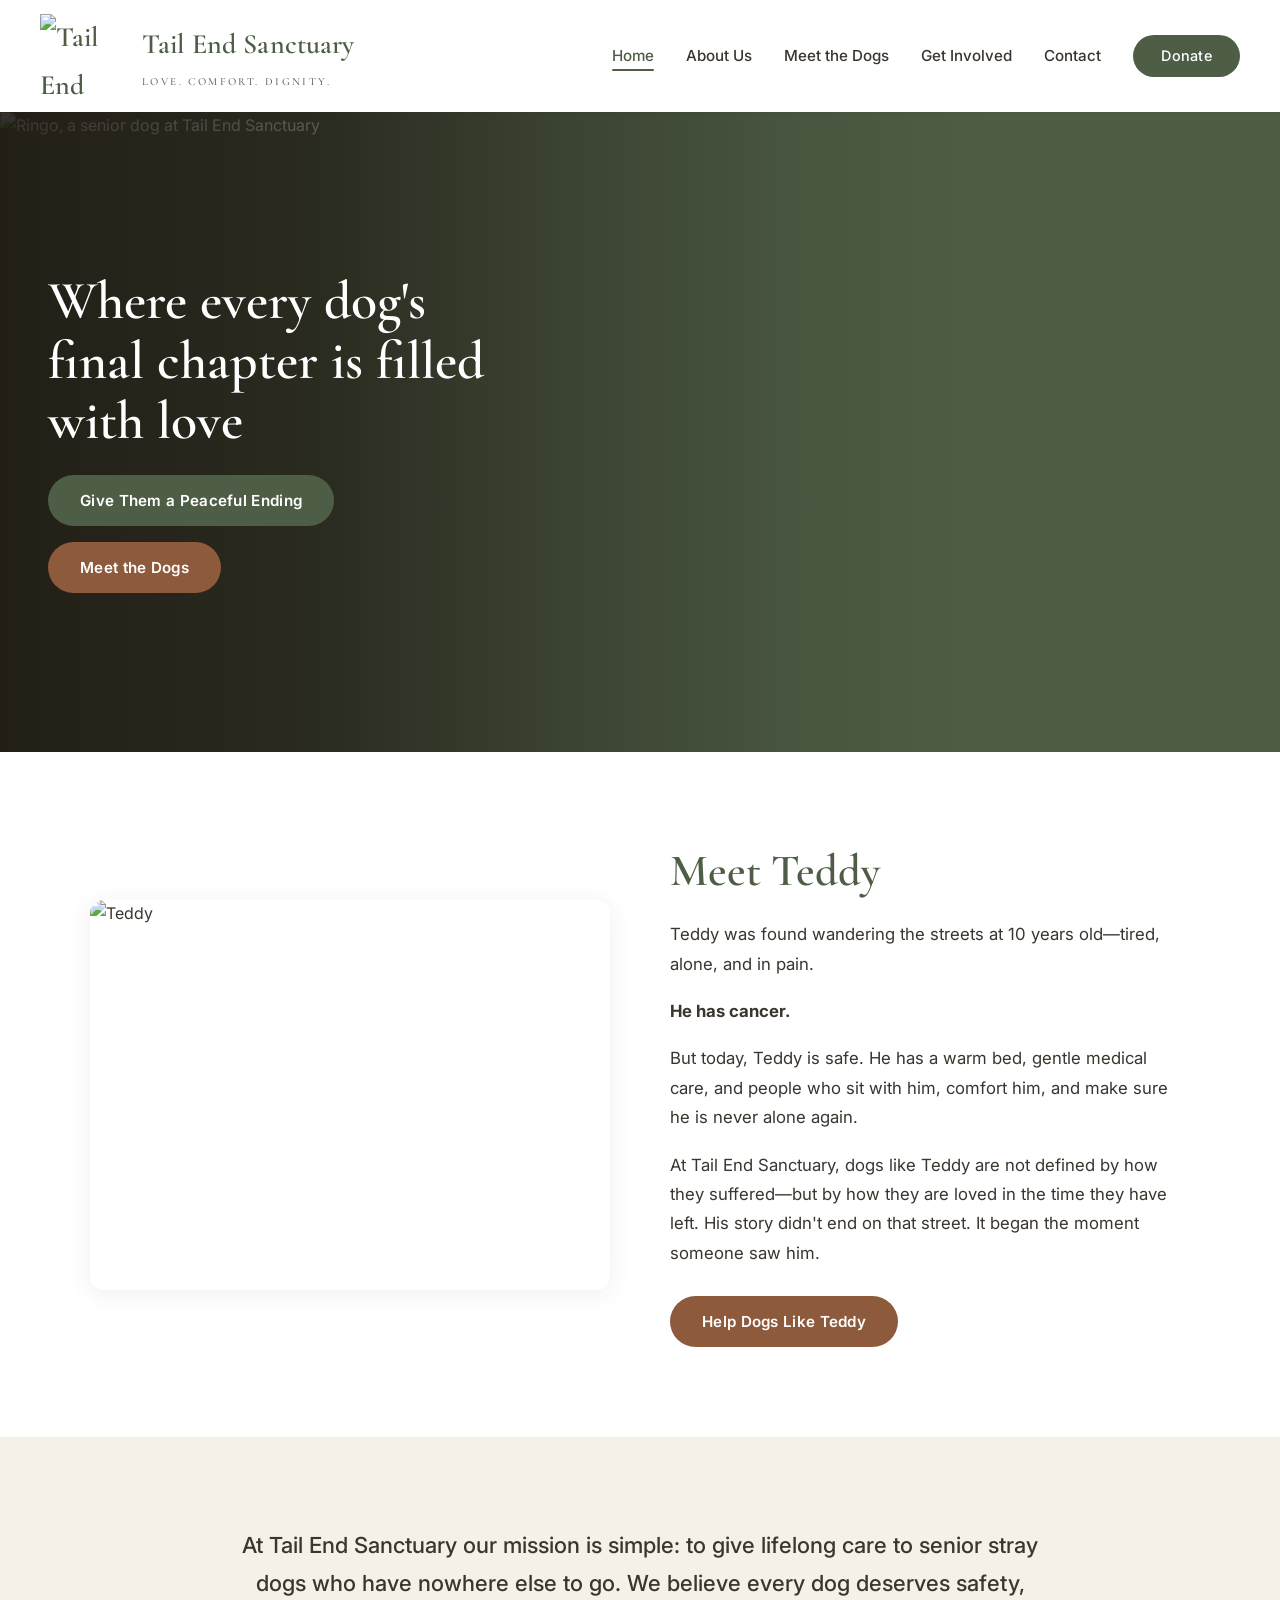
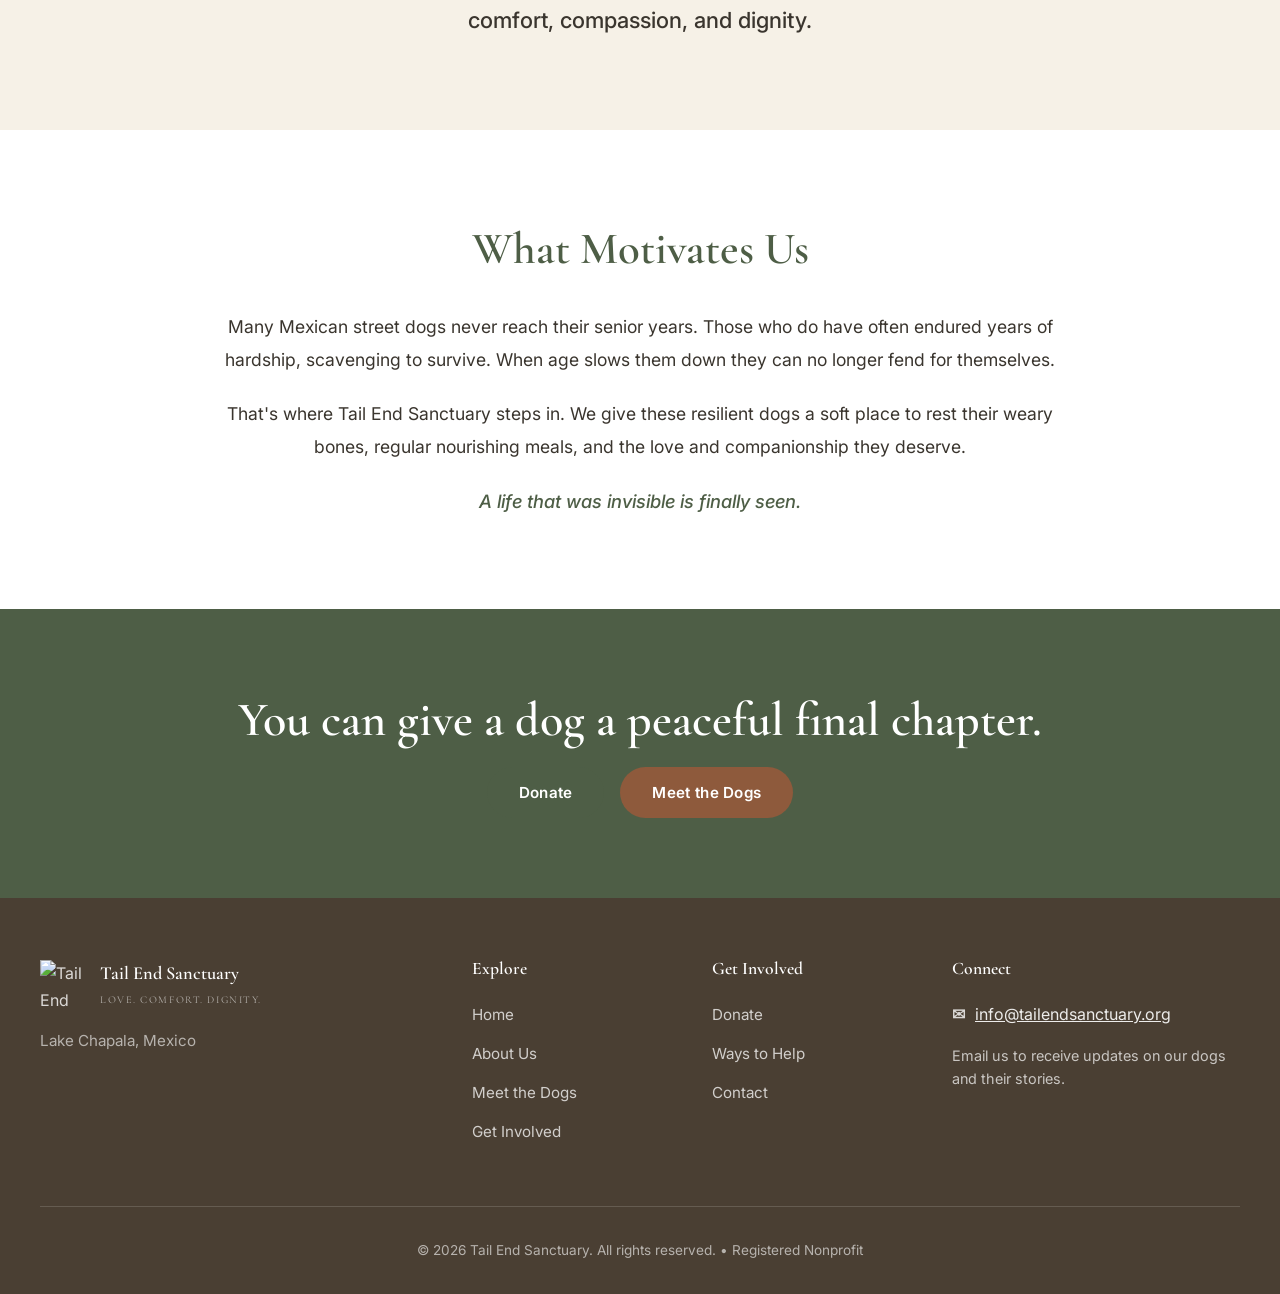
==== index.html @ 68d4c270 "Update Tail End Sanctuary site content" ====
<!DOCTYPE html>
<html lang="en">
<head>
  <meta charset="UTF-8">
  <meta name="viewport" content="width=device-width, initial-scale=1.0">
  <meta name="description" content="Tail End Sanctuary gives lifelong care to senior stray dogs in the Lake Chapala area of Mexico — safety, comfort, compassion, and dignity in their final chapter.">
  <title>Tail End Sanctuary — Where Every Dog's Final Chapter is Filled with Love</title>
  <link rel="preconnect" href="https://fonts.googleapis.com">
  <link href="https://fonts.googleapis.com/css2?family=Cormorant+Garamond:wght@400;500;600;700&family=Inter:wght@400;500;600&display=swap" rel="stylesheet">
  <link rel="stylesheet" href="style.css">
</head>
<body>

  <!-- NAVIGATION -->
  <nav class="nav">
    <div class="nav-inner">
      <a href="index.html" class="nav-logo">
        <img src="logo.png" alt="Tail End Sanctuary Logo" class="nav-logo-img">
        <div class="nav-logo-text">
          Tail End Sanctuary
          <small>LOVE. COMFORT. DIGNITY.</small>
        </div>
      </a>
      <button class="nav-toggle" onclick="var l=document.querySelector('.nav-links');l.classList.toggle('open');this.setAttribute('aria-expanded',l.classList.contains('open'))" aria-expanded="false" aria-label="Toggle menu">☰</button>
      <ul class="nav-links">
        <li><a href="index.html" class="active">Home</a></li>
        <li><a href="about.html">About Us</a></li>
        <li><a href="dogs.html">Meet the Dogs</a></li>
        <li><a href="get-involved.html">Get Involved</a></li>
        <li><a href="contact.html">Contact</a></li>
        <li><a href="donate.html" class="btn btn-donate">Donate</a></li>
      </ul>
    </div>
  </nav>

  <main>

  <!-- HERO -->
  <section class="hero-image hero-home">
    <img src="images/dogs/ringo.jpeg" alt="Ringo, a senior dog at Tail End Sanctuary" class="hero-bg">
    <div class="hero-overlay"></div>
    <div class="container">
      <div class="hero-content">
        <h1>Where every dog's final chapter is filled with love</h1>
        <div class="btn-group">
          <a href="donate.html" class="btn btn-donate">Give Them a Peaceful Ending</a>
          <a href="dogs.html" class="btn btn-dog">Meet the Dogs</a>
        </div>
      </div>
    </div>
  </section>

  <!-- MEET TEDDY -->
  <section class="section section-alt">
    <div class="container">
      <div class="story-block">
        <div class="story-image">
          <img src="images/dogs/teddy-home.jpg" alt="Teddy">
        </div>
        <div class="story-content">
          <h2>Meet Teddy</h2>
          <p>Teddy was found wandering the streets at 10 years old—tired, alone, and in pain.</p>
          <p><strong>He has cancer.</strong></p>
          <p>But today, Teddy is safe. He has a warm bed, gentle medical care, and people who sit with him, comfort him, and make sure he is never alone again.</p>
          <p>At Tail End Sanctuary, dogs like Teddy are not defined by how they suffered—but by how they are loved in the time they have left. His story didn't end on that street. It began the moment someone saw him.</p>
          <a href="donate.html" class="btn btn-dog">Help Dogs Like Teddy</a>
        </div>
      </div>
    </div>
  </section>

  <!-- MISSION STATEMENT -->
  <section class="section section-cream">
    <div class="container">
      <div class="section-centered">
        <p class="mission-copy">At Tail End Sanctuary our mission is simple: to give lifelong care to senior stray dogs who have nowhere else to go. We believe every dog deserves safety, comfort, compassion, and dignity.</p>
      </div>
    </div>
  </section>

  <!-- WHY THIS MATTERS -->
  <section class="section section-alt">
    <div class="container">
      <div style="max-width: 840px; margin: 0 auto; text-align: center;">
        <h2 style="margin-bottom: 32px;">What Motivates Us</h2>
        <p style="font-size: 1.1rem; line-height: 1.9; color: var(--text); margin-bottom: 20px;">Many Mexican street dogs never reach their senior years. Those who do have often endured years of hardship, scavenging to survive. When age slows them down they can no longer fend for themselves.</p>
        <p style="font-size: 1.1rem; line-height: 1.9; color: var(--text); margin-bottom: 20px;">That's where Tail End Sanctuary steps in. We give these resilient dogs a soft place to rest their weary bones, regular nourishing meals, and the love and companionship they deserve.</p>
        <p style="font-size: 1.15rem; line-height: 1.9; color: var(--sage-dark); font-weight: 500; font-style: italic;">A life that was invisible is finally seen.</p>
      </div>
    </div>
  </section>

  <!-- CTA BANNER -->
  <section class="banner banner-sage">
    <div class="container">
      <h2>You can give a dog a peaceful final chapter.</h2>
      <div class="btn-group" style="justify-content: center;">
        <a href="donate.html" class="btn btn-donate">Donate</a>
        <a href="dogs.html" class="btn btn-dog">Meet the Dogs</a>
      </div>
    </div>
  </section>

  </main>

  <!-- FOOTER -->
  <footer class="footer">
    <div class="footer-inner">
      <div>
        <div class="footer-logo">
          <img src="logo.png" alt="Tail End Sanctuary">
          <div class="footer-logo-text">
            Tail End Sanctuary
            <small>LOVE. COMFORT. DIGNITY.</small>
          </div>
        </div>
        <p class="footer-tagline">Lake Chapala, Mexico</p>
      </div>
      
      <div>
        <h4>Explore</h4>
        <ul class="footer-links">
          <li><a href="index.html">Home</a></li>
          <li><a href="about.html">About Us</a></li>
          <li><a href="dogs.html">Meet the Dogs</a></li>
          <li><a href="get-involved.html">Get Involved</a></li>
        </ul>
      </div>
      
      <div>
        <h4>Get Involved</h4>
        <ul class="footer-links">
          <li><a href="donate.html">Donate</a></li>
          <li><a href="get-involved.html">Ways to Help</a></li>
          <li><a href="contact.html">Contact</a></li>
        </ul>
      </div>

      <div>
        <h4>Connect</h4>
        <div class="footer-email">
          <span style="font-weight: 600;">✉</span> <a href="mailto:info@tailendsanctuary.org">info@tailendsanctuary.org</a>
        </div>
        <p style="margin-top: 16px; font-size: 0.9rem; color: rgba(255,255,255,0.7); line-height: 1.6;">Email us to receive updates on our dogs and their stories.</p>
      </div>
    </div>
    
    <div class="footer-bottom">
      <p>© 2026 Tail End Sanctuary. All rights reserved. • Registered Nonprofit</p>
    </div>
  </footer>

</body>
</html>
---- style.css ----
/* ========== RESET & BASE ========== */
*, *::before, *::after { box-sizing: border-box; margin: 0; padding: 0; }

:root {
  --sage-dark: #4E5E46;
  --sage: #8B9A7B;
  --sage-light: #BCC8AE;
  --cream: #F6F1E7;
  --cream-dark: #EBE2D0;
  --brown: #8E5A3C;
  --brown-light: #B08968;
  --terracotta: #B76E4A;
  --text: #3A352E;
  --text-light: #6B6357;
  --white: #FFFFFF;
  --radius: 14px;
  --radius-lg: 20px;
  --shadow: 0 4px 24px rgba(62, 50, 35, 0.08);
  --shadow-hover: 0 10px 40px rgba(62, 50, 35, 0.14);
  --shadow-soft: 0 2px 12px rgba(62, 50, 35, 0.06);
  --transition: 0.35s cubic-bezier(0.22, 0.61, 0.36, 1);
}

html { scroll-behavior: smooth; overflow-x: hidden; }

body {
  font-family: 'Inter', -apple-system, BlinkMacSystemFont, sans-serif;
  color: var(--text);
  background: var(--cream);
  line-height: 1.7;
  font-size: 16px;
  word-break: normal;
  overflow-wrap: break-word;
  hyphens: none;
  -webkit-hyphens: none;
  -ms-hyphens: none;
}

h1, h2, h3, h4 {
  font-family: 'Cormorant Garamond', 'Georgia', serif;
  font-weight: 600;
  line-height: 1.3;
  color: var(--sage-dark);
  word-break: normal;
  overflow-wrap: break-word;
  hyphens: none;
}

h1 { font-size: clamp(2.5rem, 5vw, 4rem); }
h2 { font-size: clamp(1.8rem, 4vw, 2.8rem); }
h3 { font-size: clamp(1.3rem, 2.5vw, 1.8rem); }
h4 { font-size: clamp(1.1rem, 2vw, 1.4rem); }

p { line-height: 1.75; }

a { color: var(--sage-dark); text-decoration: none; transition: color var(--transition); }
a:hover { color: var(--sage); }

img { max-width: 100%; height: auto; display: block; }

.container { max-width: 1200px; margin: 0 auto; padding: 0 24px; }

/* ========== BUTTONS ========== */
.btn {
  display: inline-flex;
  align-items: center;
  gap: 8px;
  padding: 16px 32px;
  border-radius: 50px;
  font-weight: 600;
  font-size: 0.95rem;
  letter-spacing: 0.02em;
  cursor: pointer;
  transition: all var(--transition);
  border: none;
  text-align: center;
  white-space: normal;
  line-height: 1.25;
}

.btn-primary {
  background: var(--sage-dark);
  color: var(--white);
}
.btn-primary:hover {
  background: var(--sage);
  color: var(--white);
  transform: translateY(-2px);
  box-shadow: var(--shadow-hover);
}

.btn-secondary {
  background: transparent;
  color: var(--sage-dark);
  border: 2px solid var(--sage-dark);
}
.btn-secondary:hover {
  background: var(--sage-dark);
  color: var(--white);
  transform: translateY(-2px);
}

.btn-donate {
  background: var(--sage-dark);
  color: var(--white);
}
.btn-donate:hover {
  background: var(--sage);
  color: var(--white);
  transform: translateY(-2px);
  box-shadow: var(--shadow-hover);
}

.btn-dog {
  background: var(--brown);
  color: var(--white);
}
.btn-dog:hover {
  background: var(--brown-light);
  color: var(--white);
  transform: translateY(-2px);
  box-shadow: var(--shadow-hover);
}

/* Non-interactive placeholder pill (e.g. "coming soon") */
.btn-muted {
  background: var(--cream-dark);
  color: var(--text-light);
  cursor: default;
}

.btn:focus-visible,
a:focus-visible,
button:focus-visible,
input:focus-visible,
textarea:focus-visible {
  outline: 3px solid var(--sage);
  outline-offset: 2px;
}

.btn-group { display: flex; gap: 16px; flex-wrap: wrap; }

/* ========== NAVIGATION ========== */
.nav {
  background: var(--white);
  padding: 0 24px;
  position: sticky;
  top: 0;
  z-index: 100;
  box-shadow: 0 1px 8px rgba(0,0,0,0.04);
}

.nav-inner {
  max-width: 1200px;
  margin: 0 auto;
  display: flex;
  align-items: center;
  justify-content: space-between;
  height: 112px;
}

.nav-logo {
  display: flex;
  align-items: center;
  gap: 18px;
  font-family: 'Cormorant Garamond', serif;
  font-weight: 600;
  font-size: 1.75rem;
  color: var(--sage-dark);
  letter-spacing: 0.005em;
}

.nav-logo-img {
  width: 84px;
  height: 84px;
  object-fit: contain;
}

.nav-logo-text small {
  display: block;
  font-size: 0.68rem;
  font-weight: 500;
  letter-spacing: 0.22em;
  color: var(--text-light);
  text-transform: uppercase;
  margin-top: 4px;
}

.nav-links {
  display: flex;
  align-items: center;
  gap: 32px;
  list-style: none;
}

.nav-links a {
  font-size: 0.95rem;
  font-weight: 500;
  color: var(--text);
  position: relative;
  padding: 4px 0;
}
.nav-links a:hover,
.nav-links a.active {
  color: var(--sage-dark);
}
.nav-links a.active::after {
  content: '';
  position: absolute;
  bottom: -2px;
  left: 0;
  right: 0;
  height: 2px;
  background: var(--sage-dark);
  border-radius: 2px;
}

.nav-links .btn { padding: 12px 28px; font-size: 0.9rem; }
.nav-links a.btn-donate,
.nav-links a.btn-donate.active,
.nav-links a.btn-donate:hover,
.nav-links a.btn-dog,
.nav-links a.btn-dog.active,
.nav-links a.btn-dog:hover {
  color: var(--white);
}
.nav-links a.btn-donate.active::after,
.nav-links a.btn-dog.active::after {
  display: none;
}

.nav-toggle {
  display: none;
  background: none;
  border: none;
  font-size: 1.6rem;
  cursor: pointer;
  color: var(--sage-dark);
  padding: 8px;
}

/* ========== HERO VARIANTS ========== */
/* Image Hero (Home, Dogs) */
.hero-image {
  position: relative;
  min-height: 550px;
  background: var(--sage-dark);
  color: var(--white);
  display: flex;
  align-items: center;
  overflow: hidden;
}

.hero-image > .container,
.hero-dark > .container,
.hero-simple > .container {
  width: 100%;
  max-width: 1400px;
  padding: 0;
  position: relative;
  z-index: 2;
}

.hero-bg {
  position: absolute;
  top: 0;
  left: 0;
  width: 100%;
  height: 100%;
  object-fit: cover;
  z-index: 0;
}

.hero-overlay {
  position: absolute;
  top: 0;
  left: 0;
  width: 100%;
  height: 100%;
  background: linear-gradient(to right, rgba(30,24,18,0.72) 0%, rgba(30,24,18,0.45) 48%, rgba(30,24,18,0.15) 85%, transparent 100%);
  z-index: 1;
}

/* Home hero: full-width bleed. Image covers the full hero. No dead zones. */
.hero-image.hero-home {
  min-height: 640px;
}
.hero-image.hero-home .hero-overlay {
  background: linear-gradient(to right, rgba(28,22,16,0.88) 0%, rgba(28,22,16,0.72) 24%, rgba(28,22,16,0.38) 44%, rgba(28,22,16,0.12) 62%, transparent 78%);
}
.hero-image.hero-home .hero-bg {
  /* Use object-position to focus Ringo's face. Desktop & mobile both target eye line. */
  transform: none;
  object-fit: cover;
  /* Desktop: keep Ringo right-of-text. Source eyes at 37% horiz: shift so he lands right side. */
  object-position: 30% 28%;
  width: 100%;
  height: 100%;
}
.hero-image.hero-home .hero-content {
  max-width: 540px;
  padding: 80px 40px 80px 48px;
  margin-left: 0;
}
.hero-image.hero-home .hero-content h1 {
  font-size: clamp(2.4rem, 4.2vw, 3.6rem);
  line-height: 1.12;
}
.hero-image.hero-home .hero-content p {
  font-size: 1.1rem;
}

/* Dogs hero (Pugsley). Full-width bleed; image focuses right so text on left is clear. */
.hero-image.hero-dogs {
  min-height: 560px;
}
.hero-image.hero-dogs .hero-overlay {
  background: linear-gradient(to right, rgba(28,22,16,0.88) 0%, rgba(28,22,16,0.72) 24%, rgba(28,22,16,0.32) 44%, rgba(28,22,16,0.08) 62%, transparent 78%);
}
.hero-image.hero-dogs .hero-bg {
  transform: none;
  object-fit: cover;
  object-position: 70% center;
  width: 100%;
  height: 100%;
}
.hero-image.hero-dogs .hero-content {
  max-width: 540px;
  padding: 80px 40px 80px 48px;
}

.hero-content {
  position: relative;
  z-index: 2;
  max-width: 640px;
  padding: 80px 24px;
}

.hero-content h1 {
  color: var(--white);
  margin-bottom: 24px;
  font-size: clamp(2.8rem, 5vw, 4.2rem);
  line-height: 1.15;
}

.hero-content p {
  font-size: 1.2rem;
  line-height: 1.6;
  margin-bottom: 32px;
  color: rgba(255,255,255,0.95);
}

.hero-content .btn-group {
  gap: 16px;
}

/* Dark Hero (Get Involved, Donate, Contact) */
.hero-dark {
  position: relative;
  min-height: 480px;
  background: #2A2420;
  color: var(--white);
  display: flex;
  align-items: center;
  overflow: hidden;
}

.hero-dark .hero-bg { object-position: center 30%; }

/* Donate hero: Teddy photo. Shift image so Teddy sits right of center,
   leaving the left side darker for the headline. */
.hero-dark:not(.hero-contact):not(.hero-get-involved) .hero-overlay {
  background: linear-gradient(to right, rgba(28,22,16,0.78) 0%, rgba(28,22,16,0.55) 32%, rgba(28,22,16,0.20) 60%, rgba(28,22,16,0.05) 88%, transparent 100%);
}

/* Get Involved hero: the image shows a dog lying in a bed. Let it breathe a bit by zooming out and shifting the dog to one side. */
.hero-dark.hero-get-involved {
  min-height: 500px;
}
.hero-dark.hero-get-involved .hero-bg {
  object-position: 65% 25%;
}
.hero-dark.hero-get-involved .hero-overlay {
  background: linear-gradient(to right, rgba(28,22,16,0.80) 0%, rgba(28,22,16,0.55) 35%, rgba(28,22,16,0.18) 65%, rgba(28,22,16,0.08) 85%, transparent 100%);
}
.hero-dark.hero-get-involved .hero-content {
  max-width: 540px;
}

/* Contact hero: Stevie's face occupies 15-76% horiz, left eye at 67%.
   Shift image left so face is in left half, put text in right half. */
.hero-dark.hero-contact {
  min-height: 520px;
}
.hero-dark.hero-contact .hero-bg { object-position: 50% 30%; }
.hero-dark.hero-contact .hero-overlay {
  background: linear-gradient(to left, rgba(28,22,16,0.82) 0%, rgba(28,22,16,0.55) 32%, rgba(28,22,16,0.10) 62%, transparent 85%);
}
.hero-dark.hero-contact .hero-content {
  margin-left: auto;
  max-width: 520px;
  padding-left: 40px;
  text-align: left;
}

/* Simple Hero (About) */
.hero-simple {
  position: relative;
  min-height: 400px;
  background: var(--cream-dark);
  display: flex;
  align-items: center;
  overflow: hidden;
}

.hero-simple .hero-bg {
  opacity: 0.25;
  object-fit: cover;
  object-position: center 30%;
}

.hero-simple h1 {
  color: var(--sage-dark);
}

.hero-simple p {
  color: var(--text);
  font-size: 1.15rem;
}

.hero-simple .hero-content {
  text-align: center;
  max-width: 100%;
}

/* ========== SECTIONS ========== */
.section { padding: 90px 24px; }
.section-alt { background: var(--white); }
.section-cream { background: var(--cream); }
.section-sage { background: var(--sage-dark); color: var(--white); }
.section-sage h2,
.section-sage h3,
.section-sage h4 { color: var(--white); }

.section-header {
  text-align: center;
  max-width: 780px;
  margin: 0 auto 56px;
}
.section-header h2 { margin-bottom: 16px; }
.section-header p {
  color: var(--text-light);
  font-size: 1.1rem;
}

.section-centered {
  text-align: center;
  max-width: 840px;
  margin: 0 auto;
}

.mission-copy {
  max-width: 860px;
  margin: 0 auto;
  font-size: clamp(1.12rem, 2vw, 1.38rem);
  line-height: 1.7;
  color: var(--text);
  font-family: 'Inter', -apple-system, BlinkMacSystemFont, sans-serif;
  font-weight: 500;
}

.mission-copy-small {
  max-width: 720px;
}

/* ========== VALUES / ICONS GRID ========== */
.values-grid {
  display: grid;
  grid-template-columns: repeat(auto-fit, minmax(220px, 1fr));
  gap: 40px;
  text-align: center;
  max-width: 1000px;
  margin: 0 auto;
}

.value-item {
  padding: 24px;
}

.value-item .icon {
  font-size: 3.5rem;
  margin-bottom: 20px;
  display: flex;
  align-items: center;
  justify-content: center;
}

.value-item h3 {
  margin-bottom: 12px;
  font-size: 1.4rem;
}

.value-item p {
  font-size: 0.98rem;
  color: var(--text-light);
  line-height: 1.6;
}

/* ========== STORY / FEATURE BLOCKS ========== */
.story-block {
  display: grid;
  grid-template-columns: 1fr 1fr;
  gap: 60px;
  align-items: center;
  max-width: 1100px;
  margin: 0 auto;
}

.story-block.reverse {
  direction: rtl;
}
.story-block.reverse > * {
  direction: ltr;
}

.story-image {
  border-radius: var(--radius);
  overflow: hidden;
  box-shadow: var(--shadow);
}

.story-image img {
  width: 100%;
  height: 100%;
  object-fit: cover;
  object-position: center 25%;
  aspect-ratio: 4/3;
  max-height: 460px;
}

.story-content h2 { margin-bottom: 20px; }
.story-content h3 { margin-bottom: 16px; color: var(--sage); }
.story-content p {
  margin-bottom: 18px;
  color: var(--text);
  font-size: 1.05rem;
}
.story-content p:last-of-type { margin-bottom: 28px; }
.story-content em { font-style: italic; color: var(--text-light); }

/* ========== DOG CARDS ========== */
.cards-grid {
  display: grid;
  grid-template-columns: repeat(auto-fill, minmax(280px, 1fr));
  gap: 32px;
  max-width: 1200px;
  margin: 0 auto;
}

.card {
  background: var(--white);
  border-radius: var(--radius);
  overflow: hidden;
  box-shadow: var(--shadow);
  transition: transform var(--transition), box-shadow var(--transition);
  position: relative;
  display: flex;
  flex-direction: column;
}
.card:hover {
  transform: translateY(-8px);
  box-shadow: var(--shadow-hover);
}
.card-body {
  display: flex;
  flex-direction: column;
  flex: 1;
}
.card-body .btn {
  margin-top: auto;
  align-self: flex-start;
}

.card-featured-badge {
  position: absolute;
  top: 16px;
  left: 16px;
  background: var(--brown);
  color: var(--white);
  padding: 6px 16px;
  border-radius: 20px;
  font-size: 0.8rem;
  font-weight: 600;
  text-transform: uppercase;
  letter-spacing: 0.05em;
  z-index: 10;
}

.card-image {
  width: 100%;
  aspect-ratio: 4 / 5;
  overflow: hidden;
  background: var(--cream-dark);
  position: relative;
}

.card-image img {
  width: 100%;
  height: 100%;
  object-fit: cover;
  object-position: center top;
  transition: transform 0.8s cubic-bezier(0.22, 0.61, 0.36, 1);
}

.card:hover .card-image img {
  transform: scale(1.03);
}

.card-body { padding: 28px; }

.card-title {
  display: flex;
  align-items: center;
  gap: 8px;
  margin-bottom: 10px;
}

.card-title h3 {
  font-size: 1.6rem;
  margin: 0;
}

.card-title .heart {
  color: var(--brown-light);
  font-size: 1.3rem;
}

.card-meta {
  font-size: 0.9rem;
  color: var(--text-light);
  margin-bottom: 16px;
  border-bottom: 1px solid var(--cream-dark);
  padding-bottom: 14px;
}

.card-body p {
  font-size: 0.98rem;
  color: var(--text);
  line-height: 1.7;
  margin-bottom: 22px;
}

/* ========== FOUNDERS GRID ========== */
.founders-grid {
  display: grid;
  grid-template-columns: repeat(auto-fit, minmax(280px, 1fr));
  gap: 48px;
  max-width: 1000px;
  margin: 0 auto;
}

.founder {
  text-align: center;
}

.founder-photo {
  width: 200px;
  height: 200px;
  border-radius: 50%;
  margin: 0 auto 28px;
  overflow: hidden;
  box-shadow: var(--shadow);
  border: 3px solid var(--white);
  outline: 1px solid rgba(78, 94, 70, 0.15);
}

.founder-photo img {
  width: 100%;
  height: 100%;
  object-fit: cover;
  object-position: center top;
}

.founder h3 {
  margin-bottom: 6px;
  font-size: 1.5rem;
}

.founder .role {
  font-size: 0.92rem;
  color: var(--text-light);
  margin-bottom: 14px;
  font-style: italic;
}

.founder p {
  font-size: 0.95rem;
  color: var(--text);
  line-height: 1.6;
}

/* ========== ACTION CARDS (Get Involved) ========== */
.action-cards {
  display: grid;
  grid-template-columns: repeat(auto-fit, minmax(260px, 1fr));
  gap: 24px;
  max-width: 1200px;
  margin: 0 auto;
}

.action-card {
  background: var(--white);
  border: 1px solid rgba(78, 94, 70, 0.12);
  border-radius: var(--radius);
  padding: 40px 32px;
  text-align: center;
  transition: transform var(--transition), box-shadow var(--transition), border-color var(--transition);
  display: flex;
  flex-direction: column;
  align-items: center;
  box-shadow: var(--shadow-soft);
}

.action-card:hover {
  transform: translateY(-4px);
  box-shadow: var(--shadow-hover);
  border-color: rgba(78, 94, 70, 0.22);
}

.action-card .btn,
.action-card > div:last-child {
  margin-top: auto;
}

.action-card .icon {
  width: 70px;
  height: 70px;
  border-radius: 50%;
  background: var(--sage);
  color: var(--white);
  display: flex;
  align-items: center;
  justify-content: center;
  font-size: 2rem;
  margin: 0 auto 24px;
}

.action-card h3 {
  font-size: 1.8rem;
  margin-bottom: 16px;
  color: var(--sage-dark);
}

.action-card p {
  font-size: 0.98rem;
  color: var(--text-light);
  line-height: 1.65;
  margin-bottom: 28px;
}

/* ========== DONATE AMOUNTS ========== */
.donate-selector {
  max-width: 600px;
  margin: 0 auto;
  background: var(--white);
  padding: 40px 36px;
  border-radius: var(--radius);
  box-shadow: var(--shadow);
}

.gift-toggle {
  display: flex;
  justify-content: center;
  gap: 0;
  margin-bottom: 32px;
}
.gift-toggle-btn {
  padding: 12px 36px;
  border: 2px solid var(--sage);
  background: #fff;
  font-family: 'Inter', sans-serif;
  font-size: 1rem;
  font-weight: 600;
  color: var(--sage-dark);
  cursor: pointer;
  transition: all 0.2s;
}
.gift-toggle-btn:first-child { border-radius: 8px 0 0 8px; }
.gift-toggle-btn:last-child { border-radius: 0 8px 8px 0; border-left: none; }
.gift-toggle-btn.active {
  background: var(--sage);
  color: #fff;
  border-color: var(--sage);
}

.amount-grid {
  display: grid;
  grid-template-columns: repeat(4, 1fr);
  gap: 16px;
  margin-bottom: 28px;
}

.amount-card {
  background: var(--cream);
  border: 2px solid transparent;
  border-radius: var(--radius);
  padding: 24px 16px;
  text-align: center;
  cursor: pointer;
  transition: all var(--transition);
}
.amount-card:hover,
.amount-card.selected {
  border-color: var(--sage);
  background: var(--white);
  transform: translateY(-2px);
}

.amount-card .amount {
  font-family: 'Cormorant Garamond', serif;
  font-size: 2.2rem;
  font-weight: 700;
  color: var(--sage-dark);
  display: block;
  margin-bottom: 8px;
}

.amount-card p {
  font-size: 0.85rem;
  color: var(--text-light);
  line-height: 1.4;
}

/* ========== CONTACT FORM ========== */
.contact-grid {
  display: grid;
  grid-template-columns: 1.3fr 1fr;
  gap: 60px;
  max-width: 1100px;
  margin: 0 auto;
}

.form-group { margin-bottom: 24px; }
.form-group label {
  display: block;
  margin-bottom: 8px;
  font-weight: 600;
  font-size: 0.95rem;
  color: var(--sage-dark);
}

.form-group input,
.form-group textarea {
  width: 100%;
  padding: 16px 20px;
  border: 2px solid var(--cream-dark);
  border-radius: 8px;
  font-family: inherit;
  font-size: 1rem;
  background: var(--white);
  transition: border-color var(--transition);
}
.form-group input:focus,
.form-group textarea:focus {
  outline: none;
  border-color: var(--sage);
}
.form-group textarea { resize: vertical; min-height: 160px; }

.contact-info h3 {
  margin-bottom: 32px;
  font-size: 1.8rem;
}

.contact-info-item {
  display: flex;
  align-items: flex-start;
  gap: 16px;
  margin-bottom: 32px;
}
.contact-info-item .icon {
  width: 50px;
  height: 50px;
  border-radius: 50%;
  background: var(--sage);
  color: var(--white);
  display: flex;
  align-items: center;
  justify-content: center;
  font-size: 1.3rem;
  flex-shrink: 0;
}

.contact-info-item div h4 {
  font-size: 1.2rem;
  margin-bottom: 6px;
  color: var(--sage-dark);
}

.contact-info-item p {
  font-size: 0.98rem;
  color: var(--text);
}

.contact-info-item a {
  color: var(--sage-dark);
  text-decoration: underline;
}

.social-icons {
  display: flex;
  gap: 14px;
  margin-top: 12px;
}
.social-icon {
  width: 48px;
  height: 48px;
  border-radius: 50%;
  background: var(--sage);
  color: var(--white);
  display: flex;
  align-items: center;
  justify-content: center;
  font-size: 1.3rem;
  transition: all var(--transition);
}
.social-icon:hover {
  background: var(--sage-dark);
  transform: translateY(-2px);
}

/* ========== IMPACT / INFO CARDS ========== */
.info-cards {
  display: grid;
  grid-template-columns: repeat(auto-fit, minmax(300px, 1fr));
  gap: 36px;
  max-width: 1100px;
  margin: 0 auto;
}

.info-card {
  background: var(--white);
  padding: 36px 32px;
  border-radius: var(--radius);
  box-shadow: var(--shadow);
}

.info-card h3 {
  font-size: 1.8rem;
  margin-bottom: 20px;
  color: var(--sage-dark);
}

.info-card ul {
  list-style: none;
  padding: 0;
}

.info-card li {
  display: flex;
  align-items: flex-start;
  gap: 12px;
  margin-bottom: 16px;
  font-size: 0.98rem;
  color: var(--text);
}

.info-card li::before {
  content: '✓';
  color: var(--sage);
  font-weight: bold;
  font-size: 1.2rem;
  flex-shrink: 0;
}

.info-card .icon {
  width: 60px;
  height: 60px;
  border-radius: 50%;
  background: var(--sage-light);
  display: flex;
  align-items: center;
  justify-content: center;
  font-size: 1.8rem;
  margin-bottom: 20px;
}

.info-card p {
  font-size: 0.98rem;
  color: var(--text);
  line-height: 1.7;
  margin-bottom: 14px;
}

/* ========== BANNER / CTA ========== */
.banner {
  text-align: center;
  padding: 80px 24px;
}

.banner h2 {
  margin-bottom: 16px;
  font-size: clamp(2rem, 4vw, 3rem);
}

.banner p {
  max-width: 680px;
  margin: 0 auto 32px;
  color: var(--text-light);
  font-size: 1.1rem;
}

.banner-sage {
  background: var(--sage-dark);
  color: var(--white);
}
.banner-sage h2 { color: var(--white); }
.banner-sage p { color: rgba(255,255,255,0.85); }

.banner-cream { background: var(--cream); }

/* ========== FOOTER ========== */
.footer {
  background: #4A3F33;
  color: rgba(255,255,255,0.8);
  padding: 60px 24px 32px;
}

.footer-inner {
  max-width: 1200px;
  margin: 0 auto;
  display: grid;
  grid-template-columns: 2fr 1fr 1fr 1.5fr;
  gap: 48px;
  margin-bottom: 48px;
}

.footer h4 {
  color: var(--white);
  font-size: 1.1rem;
  margin-bottom: 20px;
  font-weight: 600;
}

.footer a {
  color: rgba(255,255,255,0.75);
  transition: color var(--transition);
}
.footer a:hover { color: var(--white); }

.footer-links { list-style: none; }
.footer-links li { margin-bottom: 12px; }
.footer-links a { font-size: 0.95rem; }

.footer-logo {
  display: flex;
  align-items: center;
  gap: 12px;
  margin-bottom: 20px;
}

.footer-logo img {
  width: 48px;
  height: 48px;
  object-fit: contain;
}

.footer-logo-text {
  font-family: 'Cormorant Garamond', serif;
  font-weight: 600;
  font-size: 1.15rem;
  color: var(--white);
}

.footer-logo-text small {
  display: block;
  font-size: 0.65rem;
  font-weight: 400;
  letter-spacing: 0.15em;
  color: rgba(255,255,255,0.6);
  text-transform: uppercase;
  margin-top: 2px;
}

.footer-tagline {
  font-size: 0.95rem;
  color: rgba(255,255,255,0.6);
  line-height: 1.6;
}

.footer-email {
  display: flex;
  align-items: center;
  gap: 10px;
  margin-bottom: 16px;
  color: rgba(255,255,255,0.8);
}

.footer-email a {
  color: rgba(255,255,255,0.9);
  text-decoration: underline;
}

.footer-bottom {
  max-width: 1200px;
  margin: 0 auto;
  padding-top: 32px;
  border-top: 1px solid rgba(255,255,255,0.15);
  text-align: center;
  font-size: 0.85rem;
  color: rgba(255,255,255,0.6);
}

/* ========== NOTE SECTIONS ========== */
.note-section {
  background: var(--sage-light);
  padding: 48px 36px;
  border-radius: var(--radius);
  max-width: 900px;
  margin: 0 auto;
}

.note-section h3 {
  font-size: 1.8rem;
  margin-bottom: 16px;
  text-align: center;
  color: var(--sage-dark);
}

.note-section p {
  font-size: 1.05rem;
  line-height: 1.8;
  color: var(--text);
  text-align: center;
  font-style: italic;
}

/* ========== DONATION METHODS (Donate page) ========== */
.donation-methods {
  display: grid;
  grid-template-columns: repeat(auto-fit, minmax(300px, 1fr));
  gap: 24px;
  max-width: 1100px;
  margin: 0 auto;
}

.method-card {
  background: var(--white);
  border-radius: var(--radius);
  padding: 32px 28px;
  box-shadow: var(--shadow-soft);
  border: 1px solid rgba(78, 94, 70, 0.10);
  transition: transform var(--transition), box-shadow var(--transition);
  display: flex;
  flex-direction: column;
  gap: 10px;
}

.method-card:hover {
  transform: translateY(-4px);
  box-shadow: var(--shadow-hover);
}

.method-card.featured {
  border-color: var(--sage);
  background: linear-gradient(180deg, #FAF6EC 0%, var(--white) 100%);
  grid-column: 1 / -1;
}

.method-label {
  font-family: 'Inter', sans-serif;
  text-transform: uppercase;
  letter-spacing: 0.16em;
  font-size: 0.72rem;
  font-weight: 600;
  color: var(--brown);
}

.method-card h4 {
  font-family: 'Cormorant Garamond', serif;
  font-size: 1.6rem;
  color: var(--sage-dark);
  margin: 2px 0 8px;
  font-weight: 600;
}

.method-card .method-value {
  font-family: 'Inter', sans-serif;
  font-weight: 500;
  font-size: 1.05rem;
  color: var(--text);
  word-break: break-all;
}

.method-card .method-detail {
  font-family: 'Inter', sans-serif;
  font-size: 0.92rem;
  color: var(--text-light);
  margin-top: 2px;
}

.method-card dl {
  margin: 8px 0 0;
  display: grid;
  grid-template-columns: auto 1fr;
  row-gap: 8px;
  column-gap: 16px;
  font-size: 0.95rem;
}
.method-card dl dt {
  font-weight: 600;
  color: var(--sage-dark);
  letter-spacing: 0.02em;
}
.method-card dl dd {
  color: var(--text);
  word-break: break-all;
  font-variant-numeric: tabular-nums;
}

.method-note {
  display: block;
  font-size: 0.88rem;
  color: var(--text-light);
  margin-top: 8px;
  font-style: italic;
}

.method-card a {
  color: var(--brown);
  text-decoration: underline;
  text-underline-offset: 3px;
  text-decoration-thickness: 1.5px;
  font-weight: 500;
}
.method-card a:hover { color: var(--terracotta); }

/* ========== RESPONSIVE ========== */
@media (max-width: 968px) {
  .story-block,
  .contact-grid {
    grid-template-columns: 1fr;
    gap: 40px;
  }

  .story-block.reverse {
    direction: ltr;
  }

  .action-cards,
  .info-cards {
    grid-template-columns: 1fr;
  }

  .footer-inner {
    grid-template-columns: repeat(2, 1fr);
  }

  .amount-grid {
    grid-template-columns: repeat(2, 1fr);
  }
}

@media (max-width: 768px) {
  .nav-links {
    display: none;
    position: absolute;
    top: 100%;
    left: 0;
    right: 0;
    background: var(--white);
    flex-direction: column;
    padding: 24px;
    gap: 20px;
    box-shadow: 0 8px 20px rgba(0,0,0,0.08);
  }
  .nav-links.open { display: flex; }
  .nav-toggle { display: block; }

  /* Fix navigation logo text on mobile */
  .nav-logo {
    font-size: 1.32rem;
    gap: 13px;
  }

  .nav-logo-img {
    width: 64px;
    height: 64px;
  }

  .nav-logo-text {
    white-space: normal;
    line-height: 1.3;
  }

  .nav-logo-text small {
    font-size: 0.55rem;
    letter-spacing: 0.13em;
    margin-top: 2px;
  }

  .nav-inner { height: 96px; }

  /* Contact hero: on mobile, don't push text to the right */
  .hero-dark.hero-contact .hero-content {
    margin-left: 0;
    text-align: left;
  }
  .hero-dark.hero-contact .hero-content .btn-group { justify-content: flex-start; }

  .container,
  .section-header,
  .section-centered {
    max-width: 100% !important;
  }

  .section-header p {
    max-width: 100%;
  }

  .hero-content {
    padding: 56px 20px !important;
    max-width: calc(100vw - 40px) !important;
    width: calc(100vw - 40px) !important;
    margin: 0 !important;
  }

  .hero-image.hero-home .hero-content {
    max-width: calc(100vw - 40px) !important;
    width: calc(100vw - 40px) !important;
    padding: 52px 20px !important;
  }

  .hero-image.hero-home .hero-content h1,
  .hero-image .hero-content h1,
  .hero-dark .hero-content h1,
  .hero-simple .hero-content h1 {
    font-size: 1.72rem;
    line-height: 1.18;
    word-wrap: break-word;
    overflow-wrap: break-word;
  }

  .hero-image.hero-home .hero-content h1,
  .hero-dark .hero-content h1,
  .hero-simple .hero-content h1 {
    max-width: 9.6em;
  }

  .hero-image .hero-content p,
  .hero-dark .hero-content p,
  .hero-simple .hero-content p {
    font-size: 1rem;
    line-height: 1.55;
    word-wrap: break-word;
    overflow-wrap: break-word;
  }

  /* On mobile the home hero's far-right pan hides Ringo behind the gradient.
     Bring him back to view by softening the overlay and centering him so BOTH eyes show. */
  .hero-image.hero-home .hero-bg { object-position: 60% 30%; }
  .hero-image.hero-home .hero-overlay {
    background: linear-gradient(to bottom, rgba(28,22,16,0.40) 0%, rgba(28,22,16,0.50) 55%, rgba(28,22,16,0.72) 100%);
  }

  /* Contact mobile: bring Ringo's text back inside the viewport. */
  .hero-dark.hero-contact .hero-content {
    margin-right: 0 !important;
    padding-right: 20px !important;
    max-width: calc(100% - 40px) !important;
  }

  .hero-dark.hero-contact .hero-content {
    padding-left: 20px;
  }

  .section { padding: 64px 20px; }

  .btn-group {
    flex-direction: column;
    align-items: stretch;
  }
  .btn { text-align: center; justify-content: center; }

  .values-grid {
    grid-template-columns: 1fr;
    gap: 32px;
  }

  .cards-grid {
    grid-template-columns: 1fr;
  }

  .footer-inner {
    grid-template-columns: 1fr;
    gap: 32px;
  }

  .donate-selector {
    padding: 28px 20px;
  }

  .amount-grid {
    grid-template-columns: 1fr;
  }

  .donation-methods {
    grid-template-columns: 1fr;
    max-width: 440px;
  }

  .method-card {
    padding: 28px 22px;
  }

  h1 { font-size: clamp(2rem, 6vw, 3rem); }
  
  /* Fix footer logo on mobile */
  .footer-logo-text {
    font-size: 1rem;
  }
  
  .footer-logo-text small {
    font-size: 0.55rem;
    letter-spacing: 0.08em;
  }

  /* Force ALL inline grids to single column on mobile */
  .info-cards,
  [style*="grid-template-columns: repeat(2"],
  [style*="grid-template-columns: repeat(3"] {
    grid-template-columns: 1fr !important;
  }

  /* Founders stack on mobile */
  .founders-grid {
    grid-template-columns: 1fr;
    gap: 32px;
  }

  /* Story blocks stack */
  .story-block {
    gap: 32px;
  }

  /* Hero min-heights reduced for mobile */
  .hero-image { min-height: 400px; }
  .hero-dark { min-height: 350px; }
  .hero-simple { min-height: 300px; }
}

/* Extra small screens (iPhone SE, etc.) */
@media (max-width: 380px) {
  .nav-logo {
    font-size: 1.05rem;
    gap: 10px;
  }
  
  .nav-logo-img {
    width: 52px;
    height: 52px;
  }
  
  .nav-logo-text small {
    font-size: 0.48rem;
    letter-spacing: 0.08em;
    white-space: nowrap;
    overflow: hidden;
    text-overflow: ellipsis;
    max-width: 100%;
  }
  
  .hero-content h1 {
    font-size: 2rem;
    line-height: 1.2;
  }
  
  .hero-content p {
    font-size: 1.05rem;
  }
  
  h2 { font-size: 1.6rem; }
  h3 { font-size: 1.3rem; }
  
  .btn {
    padding: 13px 22px;
    font-size: 0.88rem;
  }

  .container {
    padding: 0 16px;
  }
  
  .section {
    padding: 48px 16px;
  }
}
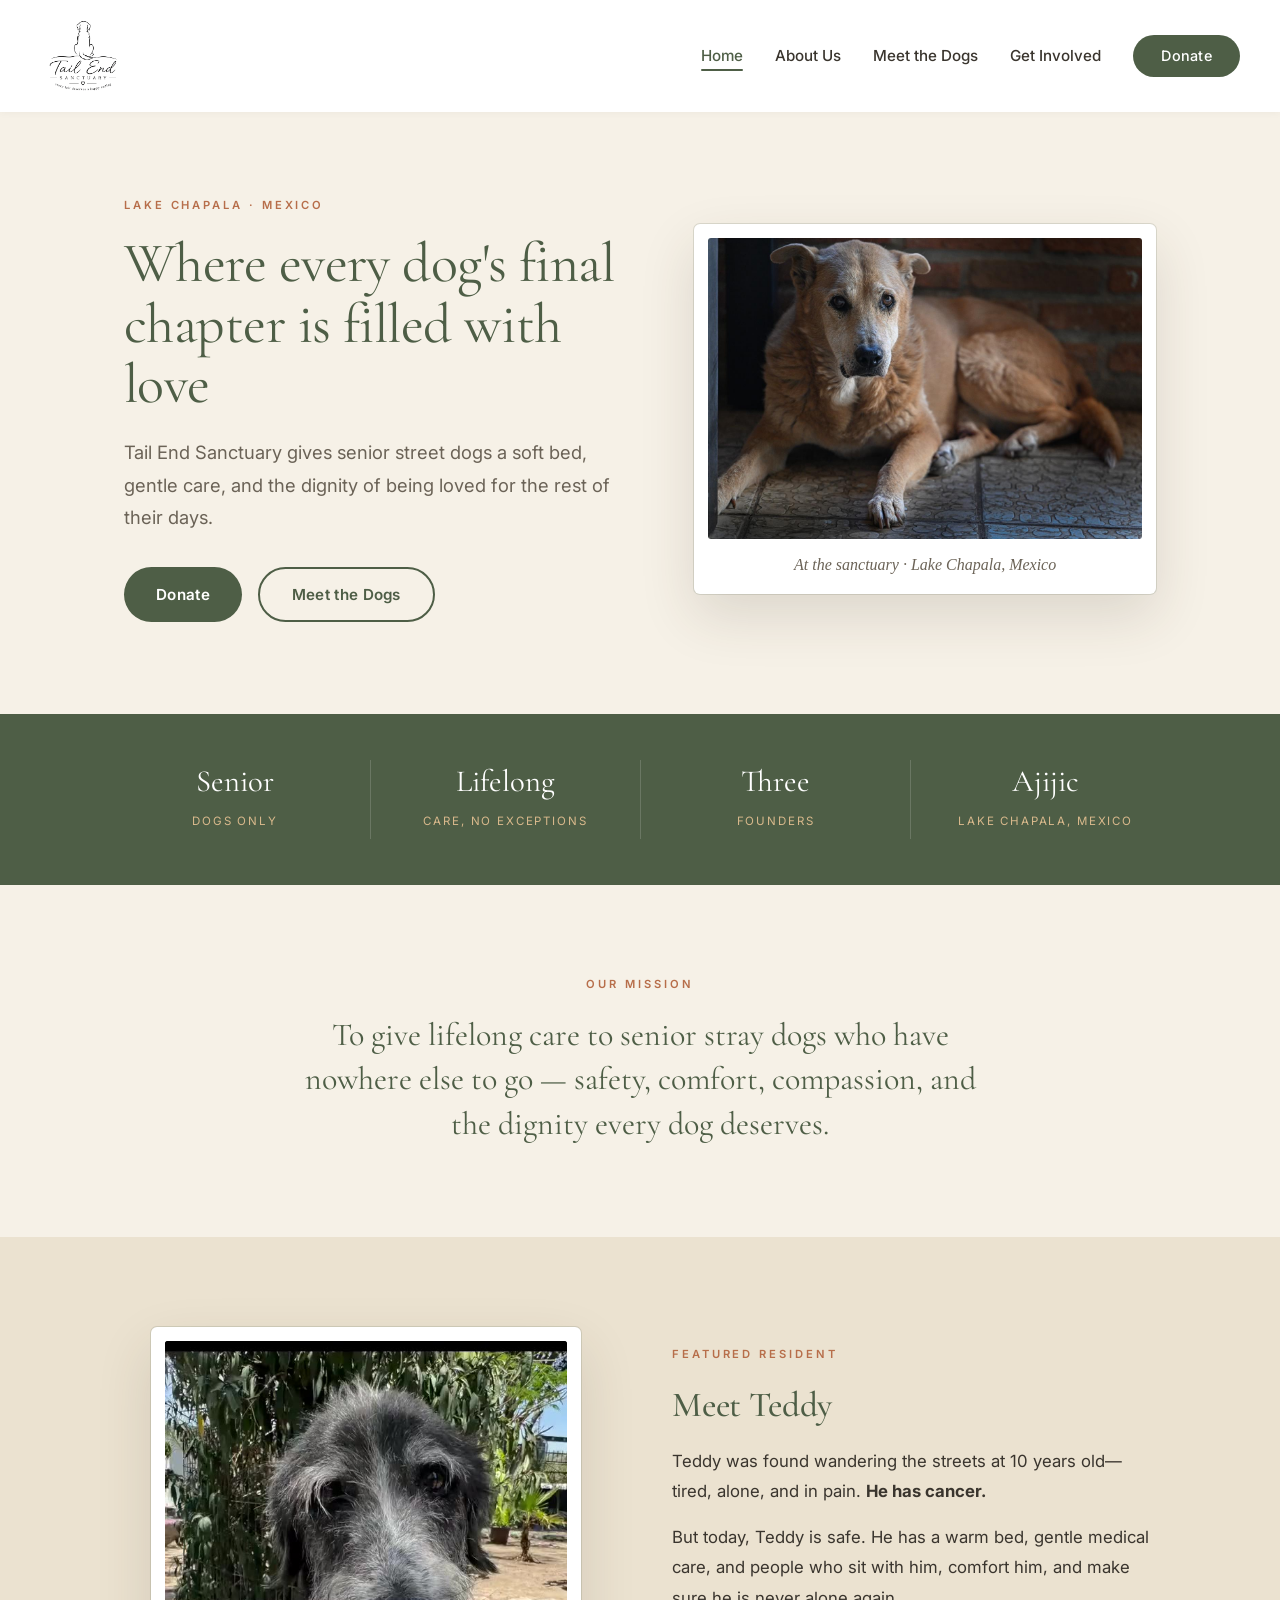
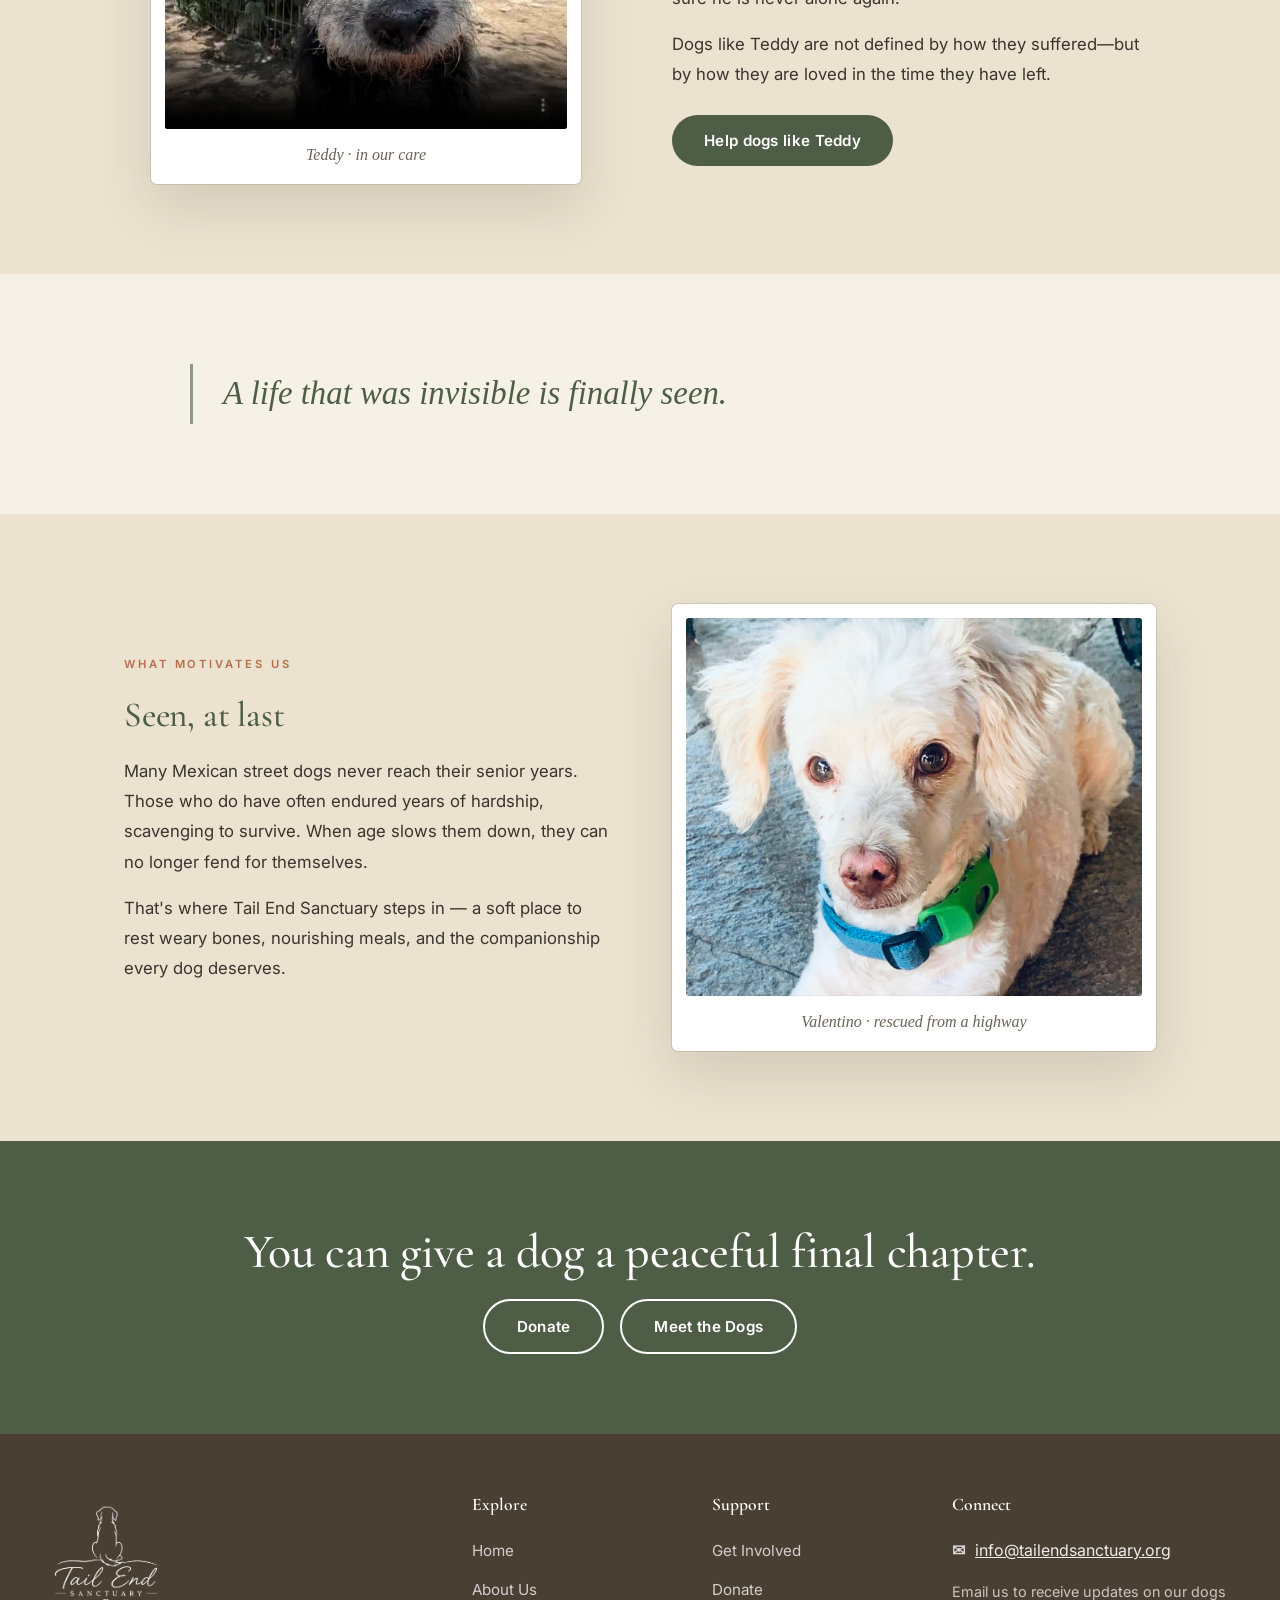
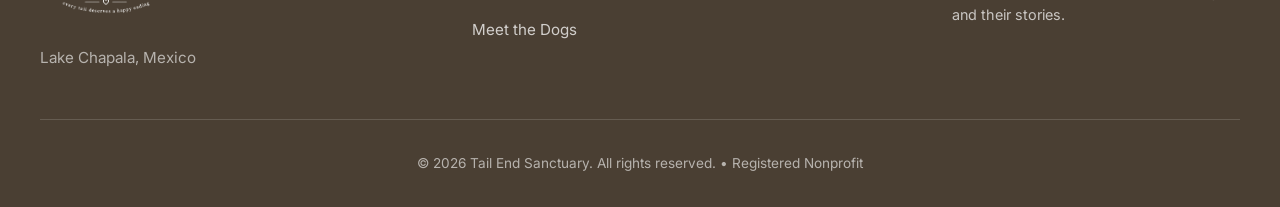
==== commit f8cee725: "Redesign: editorial gallery-plate system (Jun 2026) Replace full-bleed cropped-dog heroes with frame" ====
--- a/index.html
+++ b/index.html
@@ -8,6 +8,7 @@
   <link rel="preconnect" href="https://fonts.googleapis.com">
   <link href="https://fonts.googleapis.com/css2?family=Cormorant+Garamond:wght@400;500;600;700&family=Inter:wght@400;500;600&display=swap" rel="stylesheet">
   <link rel="stylesheet" href="style.css">
+  <link rel="stylesheet" href="redesign.css">
 </head>
 <body>
 
@@ -15,11 +16,7 @@
   <nav class="nav">
     <div class="nav-inner">
       <a href="index.html" class="nav-logo">
-        <img src="logo.png" alt="Tail End Sanctuary Logo" class="nav-logo-img">
-        <div class="nav-logo-text">
-          Tail End Sanctuary
-          <small>LOVE. COMFORT. DIGNITY.</small>
-        </div>
+        <img src="images/logo-full.png" alt="Tail End Sanctuary" class="nav-logo-img">
       </a>
       <button class="nav-toggle" onclick="var l=document.querySelector('.nav-links');l.classList.toggle('open');this.setAttribute('aria-expanded',l.classList.contains('open'))" aria-expanded="false" aria-label="Toggle menu">☰</button>
       <ul class="nav-links">
@@ -27,7 +24,6 @@
         <li><a href="about.html">About Us</a></li>
         <li><a href="dogs.html">Meet the Dogs</a></li>
         <li><a href="get-involved.html">Get Involved</a></li>
-        <li><a href="contact.html">Contact</a></li>
         <li><a href="donate.html" class="btn btn-donate">Donate</a></li>
       </ul>
     </div>
@@ -36,56 +32,92 @@
   <main>
 
   <!-- HERO -->
-  <section class="hero-image hero-home">
-    <img src="images/dogs/ringo.jpeg" alt="Ringo, a senior dog at Tail End Sanctuary" class="hero-bg">
-    <div class="hero-overlay"></div>
+  <section class="hero-ed">
+    <div class="hero-grid container">
+      <div class="hero-copy reveal">
+        <span class="eyebrow">Lake Chapala · Mexico</span>
+        <h1>Where every dog's final chapter is filled with love</h1>
+        <p class="subhead">Tail End Sanctuary gives senior street dogs a soft bed, gentle care, and the dignity of being loved for the rest of their days.</p>
+        <div class="btn-group">
+          <a href="donate.html" class="btn btn-donate">Donate</a>
+          <a href="dogs.html" class="btn btn-secondary">Meet the Dogs</a>
+        </div>
+      </div>
+      <div class="hero-plate-wrap reveal">
+        <figure class="plate plate--landscape">
+          <img src="images/home-hero.jpg" width="1280" height="890" alt="A senior dog resting at Tail End Sanctuary in Lake Chapala, Mexico">
+          <figcaption>At the sanctuary · Lake Chapala, Mexico</figcaption>
+        </figure>
+      </div>
+    </div>
+  </section>
+
+  <!-- FACTS BAND -->
+  <section class="factsband">
+    <div class="facts-inner">
+      <div class="fact"><span class="fig">Senior</span><span class="lbl">Dogs only</span></div>
+      <div class="fact"><span class="fig">Lifelong</span><span class="lbl">Care, no exceptions</span></div>
+      <div class="fact"><span class="fig">Three</span><span class="lbl">Founders</span></div>
+      <div class="fact"><span class="fig">Ajijic</span><span class="lbl">Lake Chapala, Mexico</span></div>
+    </div>
+  </section>
+
+  <!-- MISSION -->
+  <section class="section section-cream">
+    <div class="container narrow center">
+      <span class="eyebrow">Our mission</span>
+      <p class="lead">To give lifelong care to senior stray dogs who have nowhere else to go — safety, comfort, compassion, and the dignity every dog deserves.</p>
+    </div>
+  </section>
+
+  <!-- FEATURED RESIDENT -->
+  <section class="section section-cream-dark">
     <div class="container">
-      <div class="hero-content">
-        <h1>Where every dog's final chapter is filled with love</h1>
-        <div class="btn-group">
-          <a href="donate.html" class="btn btn-donate">Give Them a Peaceful Ending</a>
-          <a href="dogs.html" class="btn btn-dog">Meet the Dogs</a>
+      <div class="feature-row reveal">
+        <div class="feature-media">
+          <figure class="plate plate--video">
+            <video poster="images/teddy-poster.jpg" controls muted loop playsinline preload="metadata" width="576" height="1024">
+              <source src="images/teddy.mp4" type="video/mp4">
+              <img src="images/dogs/teddy-2026.jpg" alt="Teddy, a senior rescue dog at Tail End Sanctuary">
+            </video>
+            <figcaption>Teddy · in our care</figcaption>
+          </figure>
+        </div>
+        <div class="feature-text">
+          <span class="eyebrow">Featured resident</span>
+          <h2>Meet Teddy</h2>
+          <p>Teddy was found wandering the streets at 10 years old—tired, alone, and in pain. <strong>He has cancer.</strong></p>
+          <p>But today, Teddy is safe. He has a warm bed, gentle medical care, and people who sit with him, comfort him, and make sure he is never alone again.</p>
+          <p>Dogs like Teddy are not defined by how they suffered—but by how they are loved in the time they have left.</p>
+          <a href="donate.html" class="btn btn-donate">Help dogs like Teddy</a>
         </div>
       </div>
     </div>
   </section>
 
-  <!-- MEET TEDDY -->
-  <section class="section section-alt">
+  <!-- PULLQUOTE -->
+  <section class="section section-cream">
     <div class="container">
-      <div class="story-block">
-        <div class="story-image">
-          <img src="images/dogs/teddy-home.jpg" alt="Teddy">
-        </div>
-        <div class="story-content">
-          <h2>Meet Teddy</h2>
-          <p>Teddy was found wandering the streets at 10 years old—tired, alone, and in pain.</p>
-          <p><strong>He has cancer.</strong></p>
-          <p>But today, Teddy is safe. He has a warm bed, gentle medical care, and people who sit with him, comfort him, and make sure he is never alone again.</p>
-          <p>At Tail End Sanctuary, dogs like Teddy are not defined by how they suffered—but by how they are loved in the time they have left. His story didn't end on that street. It began the moment someone saw him.</p>
-          <a href="donate.html" class="btn btn-dog">Help Dogs Like Teddy</a>
-        </div>
-      </div>
+      <blockquote class="pullquote reveal"><p>A life that was invisible is finally seen.</p></blockquote>
     </div>
   </section>
 
-  <!-- MISSION STATEMENT -->
-  <section class="section section-cream">
+  <!-- WHAT MOTIVATES US -->
+  <section class="section section-cream-dark">
     <div class="container">
-      <div class="section-centered">
-        <p class="mission-copy">At Tail End Sanctuary our mission is simple: to give lifelong care to senior stray dogs who have nowhere else to go. We believe every dog deserves safety, comfort, compassion, and dignity.</p>
-      </div>
-    </div>
-  </section>
-
-  <!-- WHY THIS MATTERS -->
-  <section class="section section-alt">
-    <div class="container">
-      <div style="max-width: 840px; margin: 0 auto; text-align: center;">
-        <h2 style="margin-bottom: 32px;">What Motivates Us</h2>
-        <p style="font-size: 1.1rem; line-height: 1.9; color: var(--text); margin-bottom: 20px;">Many Mexican street dogs never reach their senior years. Those who do have often endured years of hardship, scavenging to survive. When age slows them down they can no longer fend for themselves.</p>
-        <p style="font-size: 1.1rem; line-height: 1.9; color: var(--text); margin-bottom: 20px;">That's where Tail End Sanctuary steps in. We give these resilient dogs a soft place to rest their weary bones, regular nourishing meals, and the love and companionship they deserve.</p>
-        <p style="font-size: 1.15rem; line-height: 1.9; color: var(--sage-dark); font-weight: 500; font-style: italic;">A life that was invisible is finally seen.</p>
+      <div class="feature-row reverse reveal">
+        <div class="feature-media">
+          <figure class="plate plate--landscape">
+            <img src="images/dogs/valentino-2026.jpg" width="1200" height="995" alt="Valentino, a senior dog rescued from a highway">
+            <figcaption>Valentino · rescued from a highway</figcaption>
+          </figure>
+        </div>
+        <div class="feature-text">
+          <span class="eyebrow">What motivates us</span>
+          <h2>Seen, at last</h2>
+          <p>Many Mexican street dogs never reach their senior years. Those who do have often endured years of hardship, scavenging to survive. When age slows them down, they can no longer fend for themselves.</p>
+          <p>That's where Tail End Sanctuary steps in — a soft place to rest weary bones, nourishing meals, and the companionship every dog deserves.</p>
+        </div>
       </div>
     </div>
   </section>
@@ -108,31 +140,25 @@
     <div class="footer-inner">
       <div>
         <div class="footer-logo">
-          <img src="logo.png" alt="Tail End Sanctuary">
-          <div class="footer-logo-text">
-            Tail End Sanctuary
-            <small>LOVE. COMFORT. DIGNITY.</small>
-          </div>
+          <img src="images/logo-full.png" alt="Tail End Sanctuary">
         </div>
         <p class="footer-tagline">Lake Chapala, Mexico</p>
       </div>
-      
+
       <div>
         <h4>Explore</h4>
         <ul class="footer-links">
           <li><a href="index.html">Home</a></li>
           <li><a href="about.html">About Us</a></li>
           <li><a href="dogs.html">Meet the Dogs</a></li>
-          <li><a href="get-involved.html">Get Involved</a></li>
         </ul>
       </div>
-      
+
       <div>
-        <h4>Get Involved</h4>
+        <h4>Support</h4>
         <ul class="footer-links">
+          <li><a href="get-involved.html">Get Involved</a></li>
           <li><a href="donate.html">Donate</a></li>
-          <li><a href="get-involved.html">Ways to Help</a></li>
-          <li><a href="contact.html">Contact</a></li>
         </ul>
       </div>
 
@@ -144,11 +170,24 @@
         <p style="margin-top: 16px; font-size: 0.9rem; color: rgba(255,255,255,0.7); line-height: 1.6;">Email us to receive updates on our dogs and their stories.</p>
       </div>
     </div>
-    
+
     <div class="footer-bottom">
       <p>© 2026 Tail End Sanctuary. All rights reserved. • Registered Nonprofit</p>
     </div>
   </footer>
 
+  <script>
+    (function(){
+      var els = document.querySelectorAll('.reveal');
+      if (!('IntersectionObserver' in window) || window.matchMedia('(prefers-reduced-motion: reduce)').matches){
+        els.forEach(function(e){ e.classList.add('in'); }); return;
+      }
+      var io = new IntersectionObserver(function(entries){
+        entries.forEach(function(en){ if(en.isIntersecting){ en.target.classList.add('in'); io.unobserve(en.target); } });
+      }, {threshold:0.12});
+      els.forEach(function(e){ io.observe(e); });
+    })();
+  </script>
+
 </body>
 </html>
--- a/style.css
+++ b/style.css
@@ -112,11 +112,11 @@
 }
 
 .btn-dog {
-  background: var(--brown);
+  background: var(--sage-dark);
   color: var(--white);
 }
 .btn-dog:hover {
-  background: var(--brown-light);
+  background: var(--sage);
   color: var(--white);
   transform: translateY(-2px);
   box-shadow: var(--shadow-hover);
@@ -756,6 +756,47 @@
   color: var(--text-light);
   line-height: 1.65;
   margin-bottom: 28px;
+}
+
+/* ========== EMAIL SIGNUP (Get Involved) ========== */
+.email-signup {
+  display: flex;
+  gap: 10px;
+  width: 100%;
+  margin-top: auto;
+  flex-wrap: wrap;
+  justify-content: center;
+}
+.email-signup input[type="email"] {
+  flex: 1 1 180px;
+  min-width: 0;
+  padding: 13px 18px;
+  border: 2px solid var(--cream-dark);
+  border-radius: 50px;
+  font-family: inherit;
+  font-size: 0.95rem;
+  background: var(--white);
+  transition: border-color var(--transition);
+}
+.email-signup input[type="email"]:focus {
+  outline: none;
+  border-color: var(--sage);
+}
+.email-signup .btn { flex: 0 0 auto; padding: 13px 28px; }
+
+.visually-hidden {
+  position: absolute;
+  width: 1px; height: 1px;
+  padding: 0; margin: -1px;
+  overflow: hidden;
+  clip: rect(0 0 0 0);
+  white-space: nowrap; border: 0;
+}
+
+/* Donation method awaiting its link (Stripe / PayPal go live with the nonprofit) */
+.method-value.method-pending {
+  color: var(--text-light);
+  font-style: italic;
 }
 
 /* ========== DONATE AMOUNTS ========== */
@@ -1018,6 +1059,20 @@
 .banner-sage p { color: rgba(255,255,255,0.85); }
 
 .banner-cream { background: var(--cream); }
+
+/* CTA buttons on the sage banner: white outline so they read clearly as buttons */
+.banner-sage .btn {
+  background: transparent;
+  color: var(--white);
+  border: 2px solid var(--white);
+}
+.banner-sage .btn:hover {
+  background: var(--white);
+  color: var(--sage-dark);
+  border-color: var(--white);
+  transform: translateY(-2px);
+  box-shadow: var(--shadow-hover);
+}
 
 /* ========== FOOTER ========== */
 .footer {
--- a/redesign.css
+++ b/redesign.css
@@ -0,0 +1,158 @@
+/* ============================================================
+   Tail End Sanctuary — "Quiet Gallery" redesign layer
+   Loaded AFTER style.css; overrides where needed.
+   Core idea: every photo lives in a white-matted PLATE at its
+   natural aspect ratio (height:auto) — a dog can never be cropped.
+   ============================================================ */
+
+:root{
+  --terracotta:#B76E4A;
+  --tan:#D9B98C;
+  --keyline:rgba(78,94,70,0.16);
+  --shadow-plate:0 22px 55px rgba(62,50,35,0.14);
+}
+
+/* ---- Display type: lighter + tighter = gallery, not poster ---- */
+h1{ font-weight:400; letter-spacing:-0.01em; line-height:1.08; }
+h2{ font-weight:500; letter-spacing:-0.005em; }
+.container{ max-width:1080px; }
+.section-cream-dark{ background:var(--cream-dark); }
+
+/* ---- Eyebrow / kicker label ---- */
+.eyebrow{
+  display:block;
+  font-family:'Inter',sans-serif; font-weight:600;
+  font-size:0.7rem; letter-spacing:0.26em; text-transform:uppercase;
+  color:var(--terracotta); margin-bottom:18px;
+}
+
+/* ---- The framed photo PLATE (hero + figure primitive) ---- */
+.plate{
+  background:#fff; padding:14px; border-radius:6px; margin:0;
+  box-shadow:var(--shadow-plate), 0 0 0 1px var(--keyline);
+}
+.plate img{ width:100%; height:auto; display:block; border-radius:3px; }
+.plate figcaption{
+  font-family:'Cormorant Garamond',serif; font-style:italic;
+  font-size:1rem; color:var(--text-light); text-align:center;
+  padding:12px 6px 2px;
+}
+.plate--portrait{ max-width:430px; }
+.plate--square{ max-width:500px; }
+.plate--landscape{ max-width:600px; }
+
+/* ---- Split editorial hero ---- */
+.hero-ed{ background:var(--cream); padding:84px 0 92px; overflow:hidden; }
+.hero-ed .hero-grid{
+  display:grid; grid-template-columns:1.05fr 0.95fr;
+  align-items:center; gap:60px;
+}
+.hero-ed.hero-portrait .hero-grid{ grid-template-columns:1.12fr 0.88fr; }
+.hero-ed .hero-copy h1{ margin:0 0 22px; font-size:clamp(2.4rem,4.6vw,3.5rem); }
+.hero-ed .subhead{
+  font-size:1.15rem; line-height:1.75; color:var(--text-light);
+  max-width:33em; margin:0 0 34px;
+}
+.hero-ed .hero-plate-wrap{ display:flex; justify-content:center; }
+
+/* ---- Facts / impact band (sage) ---- */
+.factsband{ background:var(--sage-dark); color:#fff; padding:46px 24px; }
+.facts-inner{
+  max-width:1080px; margin:0 auto;
+  display:grid; grid-template-columns:repeat(4,1fr);
+}
+.facts-inner .fact{
+  text-align:center; padding:6px 22px;
+  border-left:1px solid rgba(255,255,255,0.16);
+}
+.facts-inner .fact:first-child{ border-left:none; }
+.facts-inner .fig{
+  display:block; font-family:'Cormorant Garamond',serif;
+  font-size:clamp(1.6rem,2.4vw,2.1rem); line-height:1.05; color:#fff; margin-bottom:8px;
+}
+.facts-inner .lbl{
+  font-family:'Inter',sans-serif; font-size:0.72rem;
+  letter-spacing:0.16em; text-transform:uppercase; color:var(--tan);
+}
+
+/* ---- Mission lead ---- */
+.container.narrow{ max-width:760px; }
+.center{ text-align:center; }
+.lead{
+  font-family:'Cormorant Garamond',serif; font-weight:400;
+  font-size:clamp(1.45rem,2.5vw,2rem); line-height:1.4; color:var(--sage-dark);
+}
+
+/* ---- Editorial 2-col feature row ---- */
+.feature-row{
+  display:grid; grid-template-columns:1fr 1fr; gap:64px; align-items:center;
+}
+.feature-row .feature-media{ display:flex; justify-content:center; }
+.feature-row.reverse .feature-media{ order:2; }
+.feature-text h2{ margin-bottom:18px; font-size:clamp(1.7rem,3.2vw,2.2rem); }
+.feature-text p{ margin-bottom:16px; color:var(--text); font-size:1.05rem; line-height:1.8; }
+.feature-text .btn{ margin-top:10px; }
+
+/* ---- Pull-quote moment ---- */
+.pullquote{
+  max-width:900px; margin:0 auto; padding:6px 0 6px 30px;
+  border-left:3px solid var(--sage);
+}
+.pullquote p{
+  font-family:'Cormorant Garamond',serif; font-style:italic; font-weight:400;
+  font-size:clamp(1.5rem,2.8vw,2.05rem); line-height:1.45; color:var(--sage-dark);
+}
+
+/* ---- Logo: dog-mark in nav, full lockup (white) in footer ---- */
+.nav-logo-img{ width:auto; height:86px; }
+.nav-logo{ gap:0; }
+@media (max-width:768px){ .nav-logo-img{ height:58px; } }
+.footer-logo img{ width:132px; height:auto; filter:brightness(0) invert(1); opacity:0.95; }
+
+/* ---- Scroll reveal ---- */
+.reveal{ opacity:0; transform:translateY(16px); transition:opacity .5s ease, transform .5s ease; }
+.reveal.in{ opacity:1; transform:none; }
+@media (prefers-reduced-motion:reduce){
+  .reveal{ opacity:1 !important; transform:none !important; transition:none; }
+}
+
+/* ---- Responsive ---- */
+@media (max-width:860px){
+  .hero-ed{ padding:56px 0 64px; }
+  .hero-ed .hero-grid,
+  .hero-ed.hero-portrait .hero-grid{ grid-template-columns:1fr; gap:34px; }
+  .hero-ed .hero-plate-wrap{ order:2; }
+  .hero-ed .hero-copy{ text-align:left; }
+  .facts-inner{ grid-template-columns:repeat(2,1fr); gap:28px 0; }
+  .facts-inner .fact:nth-child(3){ border-left:none; }
+  .feature-row{ grid-template-columns:1fr; gap:30px; }
+  .feature-row.reverse .feature-media{ order:0; }
+  .plate--portrait,.plate--square,.plate--landscape{ max-width:460px; margin:0 auto; }
+}
+
+/* ---- Video inside a plate (Featured Teddy) ---- */
+.plate video{ width:100%; height:auto; display:block; border-radius:3px; background:#000; }
+.plate--video{ max-width:430px; }
+
+/* ---- "Where your gift goes" — qualitative, no fabricated figures ---- */
+.giftgrid{ display:grid; grid-template-columns:repeat(3,1fr); gap:22px; max-width:1000px; margin:0 auto; }
+.giftgrid .gift{ background:#fff; border:1px solid var(--keyline); border-radius:12px; padding:34px 26px; text-align:center; box-shadow:var(--shadow-soft); }
+.giftgrid .gift .gift-ic{ width:54px; height:54px; border-radius:50%; background:var(--sage-light); display:flex; align-items:center; justify-content:center; margin:0 auto 16px; }
+.giftgrid .gift h3{ font-size:1.35rem; margin-bottom:10px; }
+.giftgrid .gift p{ font-size:0.96rem; color:var(--text-light); line-height:1.65; }
+
+/* ---- Section intro (centered eyebrow + title + dek) ---- */
+.sec-intro{ text-align:center; max-width:680px; margin:0 auto 52px; }
+.sec-intro h2{ margin-bottom:14px; }
+.sec-intro p{ color:var(--text-light); font-size:1.08rem; }
+
+@media (max-width:860px){
+  .giftgrid{ grid-template-columns:1fr; gap:16px; }
+}
+
+/* Card "featured" badge: terracotta accent (was brown) */
+.card-featured-badge{ background:var(--terracotta); }
+
+/* Get Involved: balanced 2x2 action grid (was an awkward 3+1) */
+.action-cards{ grid-template-columns:repeat(2,1fr); max-width:880px; margin-left:auto; margin-right:auto; }
+@media (max-width:620px){ .action-cards{ grid-template-columns:1fr; } }
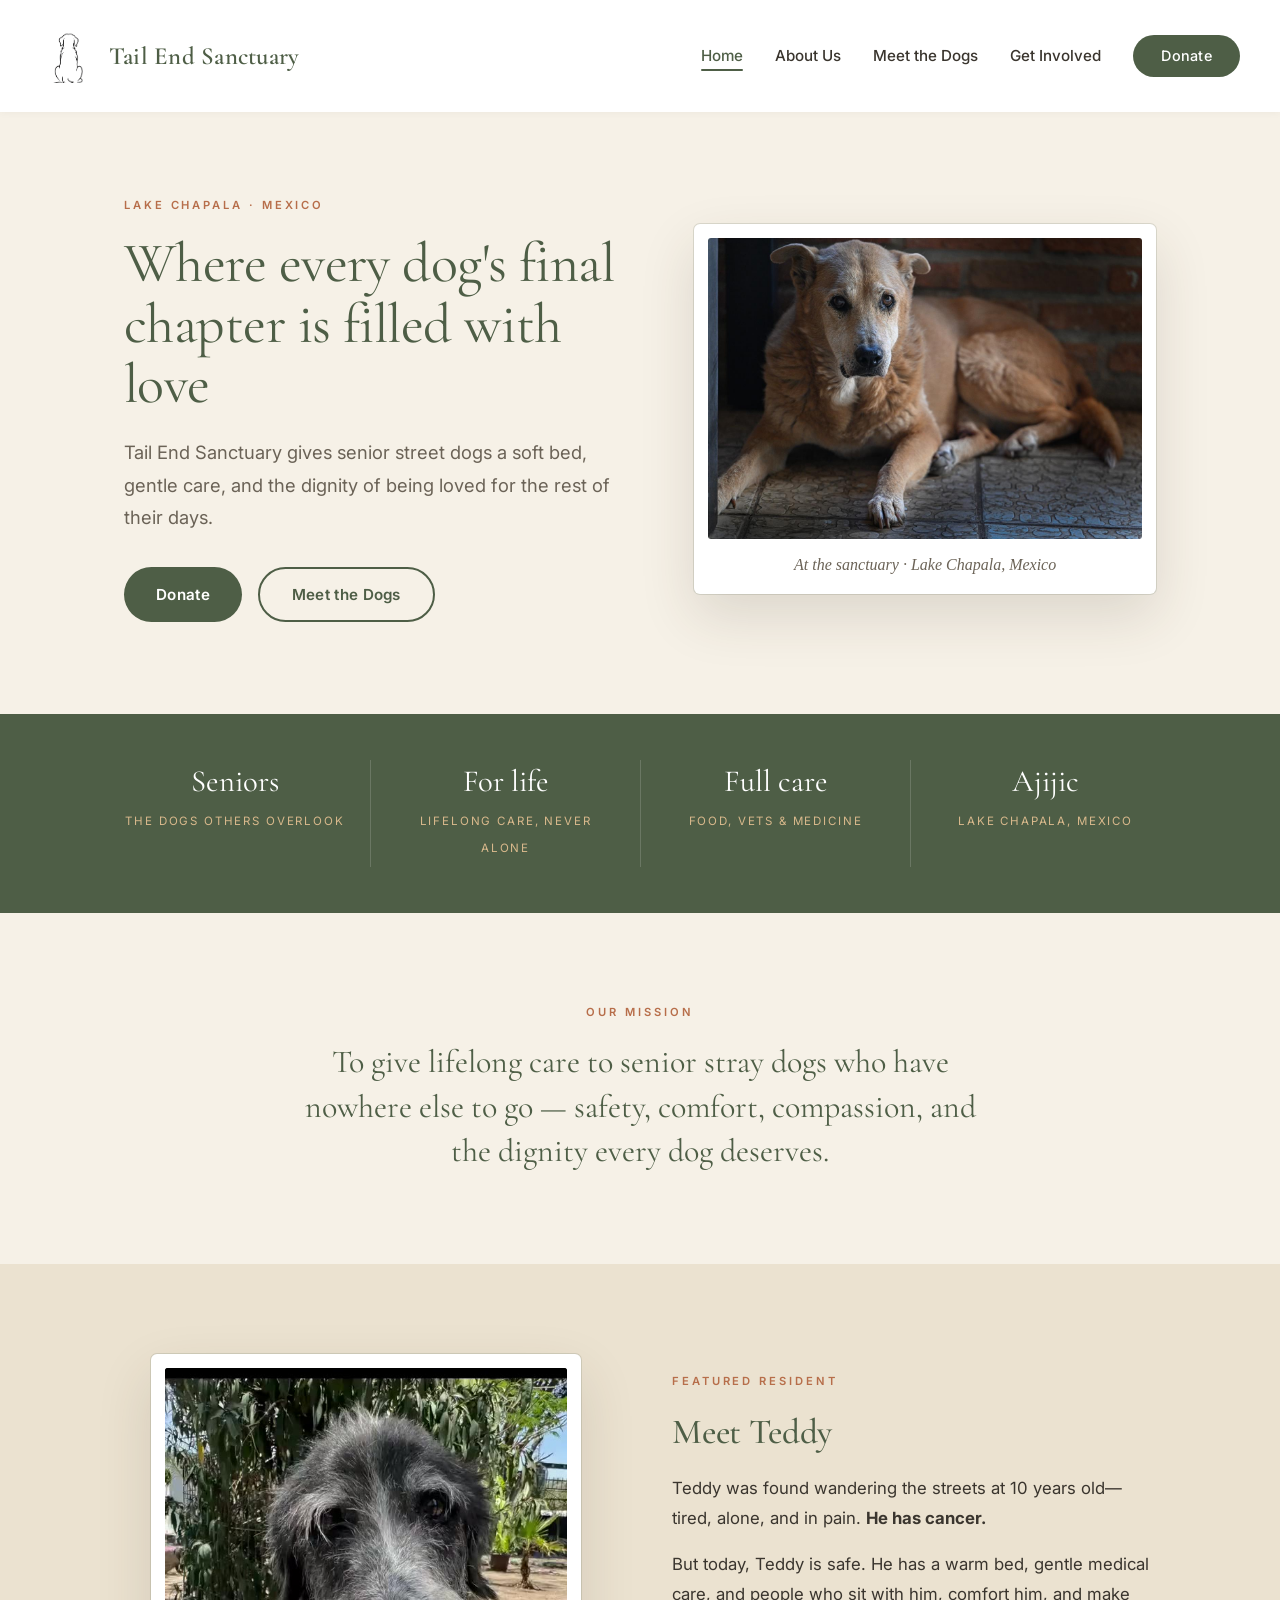
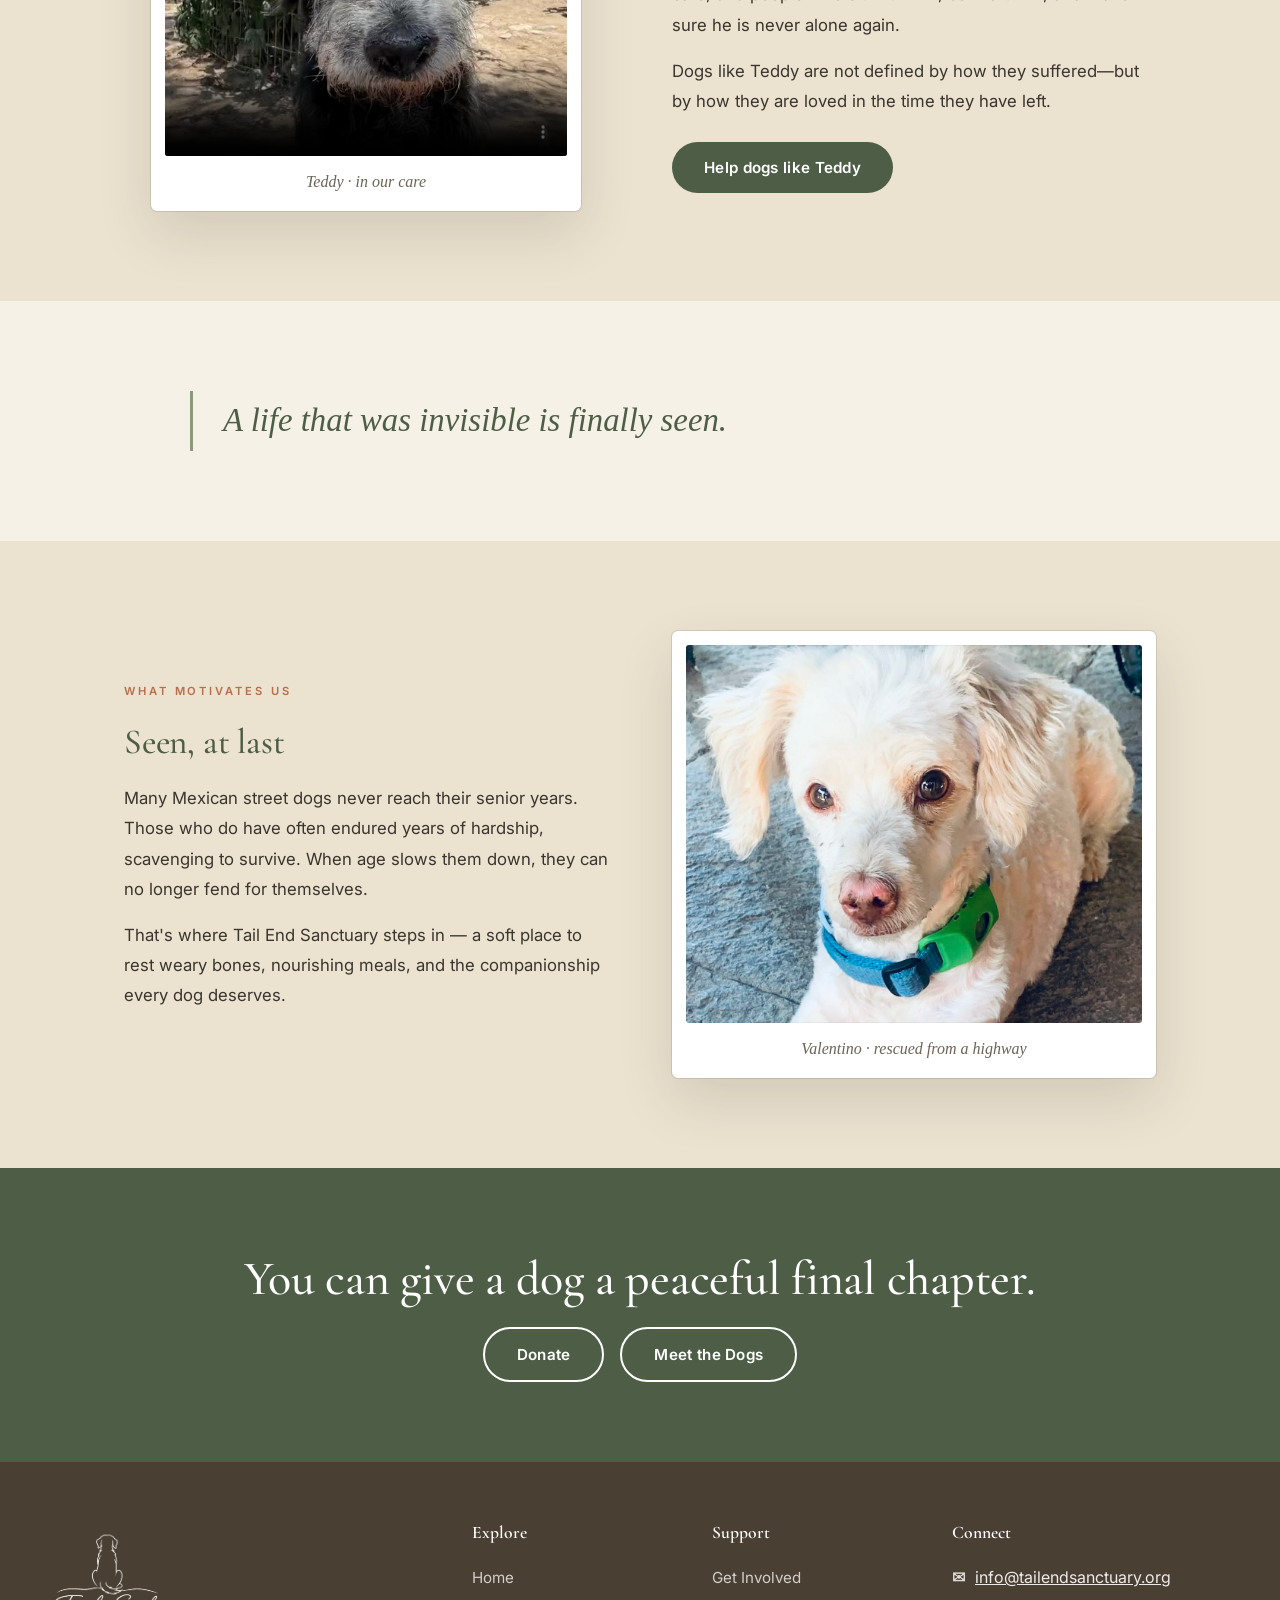
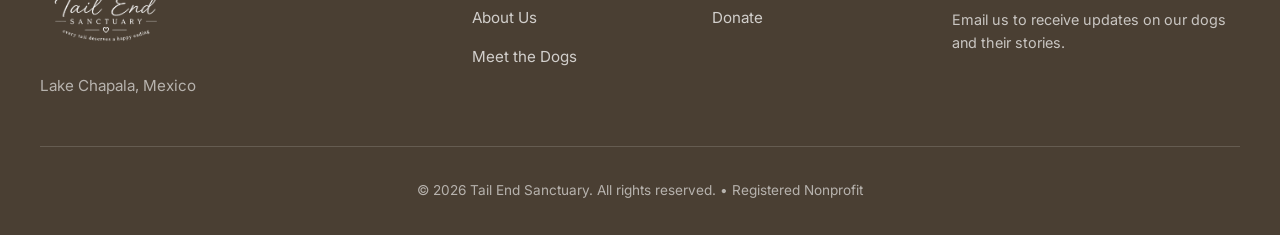
==== commit 4c08132c: "Nav: green 'Tail End Sanctuary' wordmark beside dog mark; facts band copy (ship C); add .nojekyll fo" ====
--- a/index.html
+++ b/index.html
@@ -16,7 +16,8 @@
   <nav class="nav">
     <div class="nav-inner">
       <a href="index.html" class="nav-logo">
-        <img src="images/logo-full.png" alt="Tail End Sanctuary" class="nav-logo-img">
+        <img src="images/logo-mark.png" alt="" class="nav-logo-img">
+        <span class="nav-logo-text">Tail End Sanctuary</span>
       </a>
       <button class="nav-toggle" onclick="var l=document.querySelector('.nav-links');l.classList.toggle('open');this.setAttribute('aria-expanded',l.classList.contains('open'))" aria-expanded="false" aria-label="Toggle menu">☰</button>
       <ul class="nav-links">
@@ -55,9 +56,9 @@
   <!-- FACTS BAND -->
   <section class="factsband">
     <div class="facts-inner">
-      <div class="fact"><span class="fig">Senior</span><span class="lbl">Dogs only</span></div>
-      <div class="fact"><span class="fig">Lifelong</span><span class="lbl">Care, no exceptions</span></div>
-      <div class="fact"><span class="fig">Three</span><span class="lbl">Founders</span></div>
+      <div class="fact"><span class="fig">Seniors</span><span class="lbl">the dogs others overlook</span></div>
+      <div class="fact"><span class="fig">For life</span><span class="lbl">lifelong care, never alone</span></div>
+      <div class="fact"><span class="fig">Full care</span><span class="lbl">food, vets &amp; medicine</span></div>
       <div class="fact"><span class="fig">Ajijic</span><span class="lbl">Lake Chapala, Mexico</span></div>
     </div>
   </section>
--- a/redesign.css
+++ b/redesign.css
@@ -104,9 +104,10 @@
 }
 
 /* ---- Logo: dog-mark in nav, full lockup (white) in footer ---- */
-.nav-logo-img{ width:auto; height:86px; }
-.nav-logo{ gap:0; }
-@media (max-width:768px){ .nav-logo-img{ height:58px; } }
+.nav-logo-img{ width:auto; height:54px; }
+.nav-logo{ gap:13px; }
+.nav-logo-text{ font-family:'Cormorant Garamond',serif; font-weight:600; font-size:1.55rem; color:var(--sage-dark); line-height:1.05; letter-spacing:0.01em; }
+@media (max-width:768px){ .nav-logo-img{ height:46px; } .nav-logo-text{ font-size:1.28rem; } }
 .footer-logo img{ width:132px; height:auto; filter:brightness(0) invert(1); opacity:0.95; }
 
 /* ---- Scroll reveal ---- */
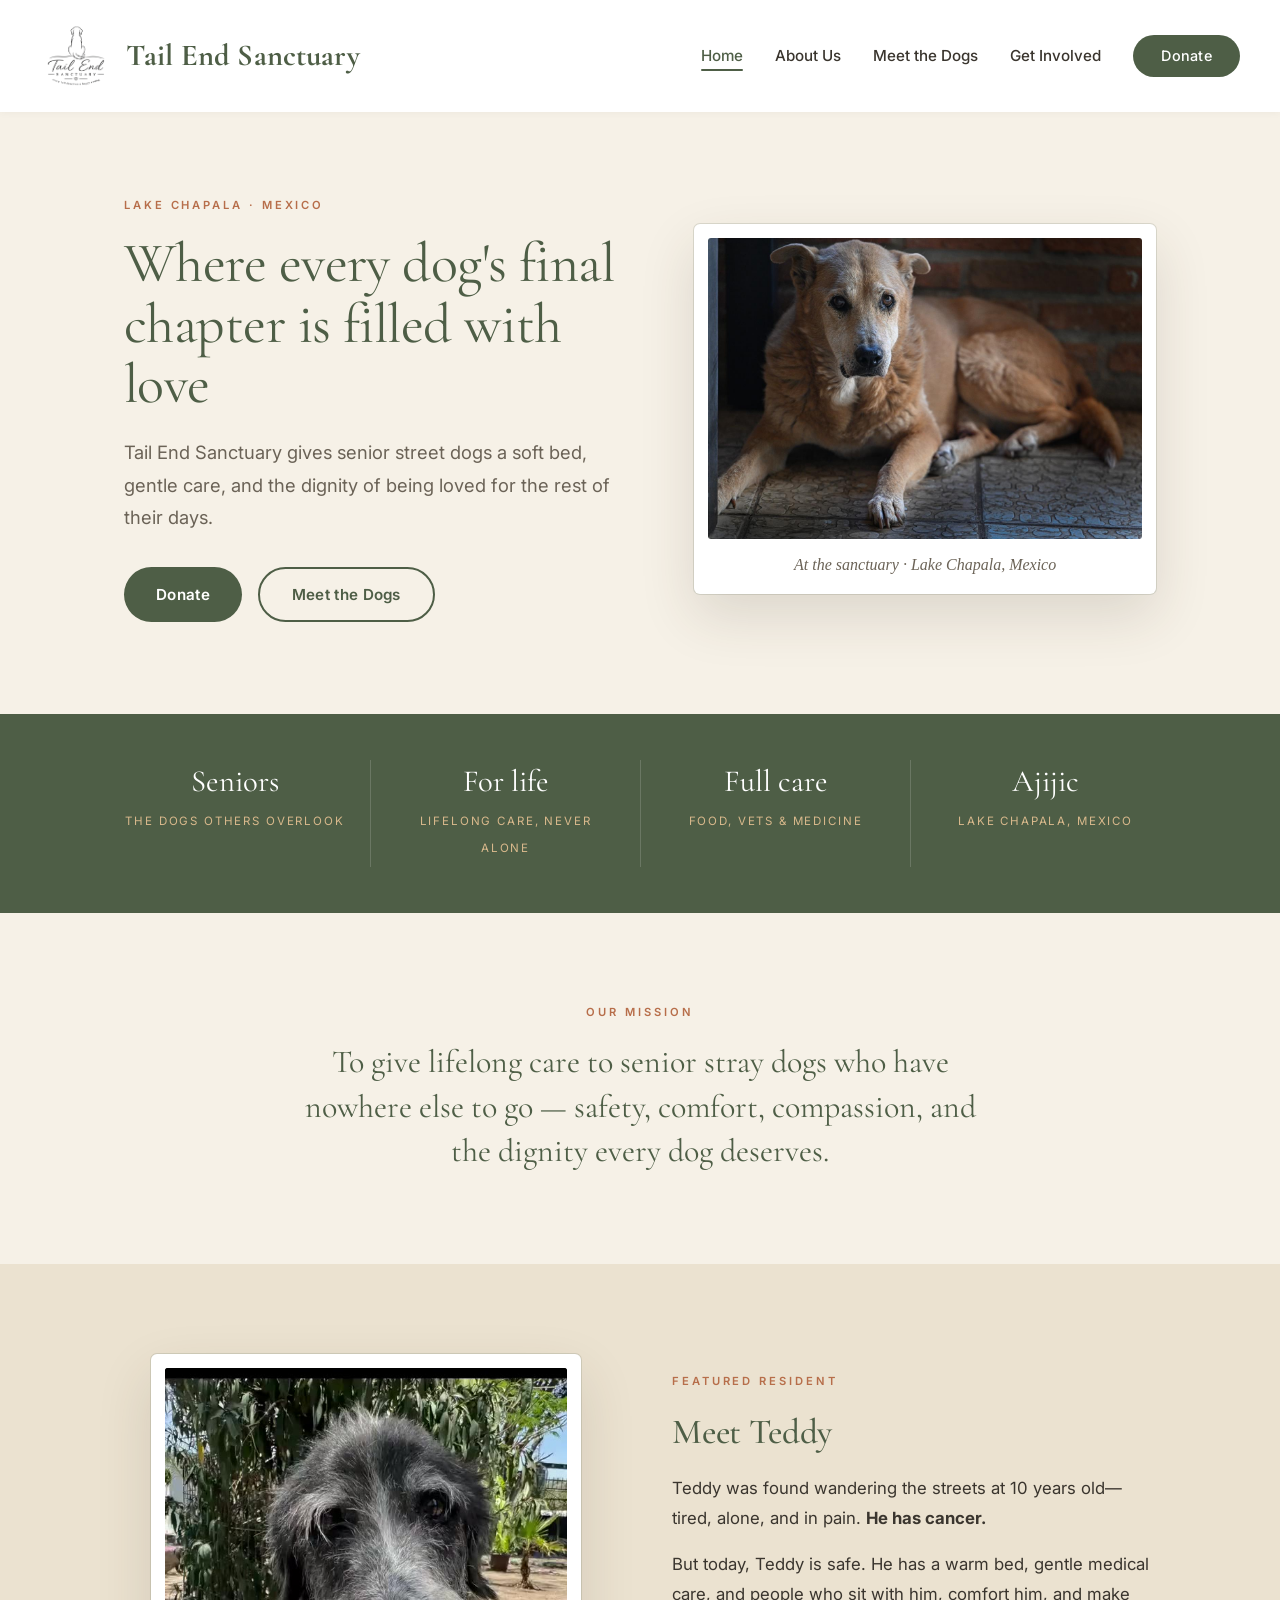
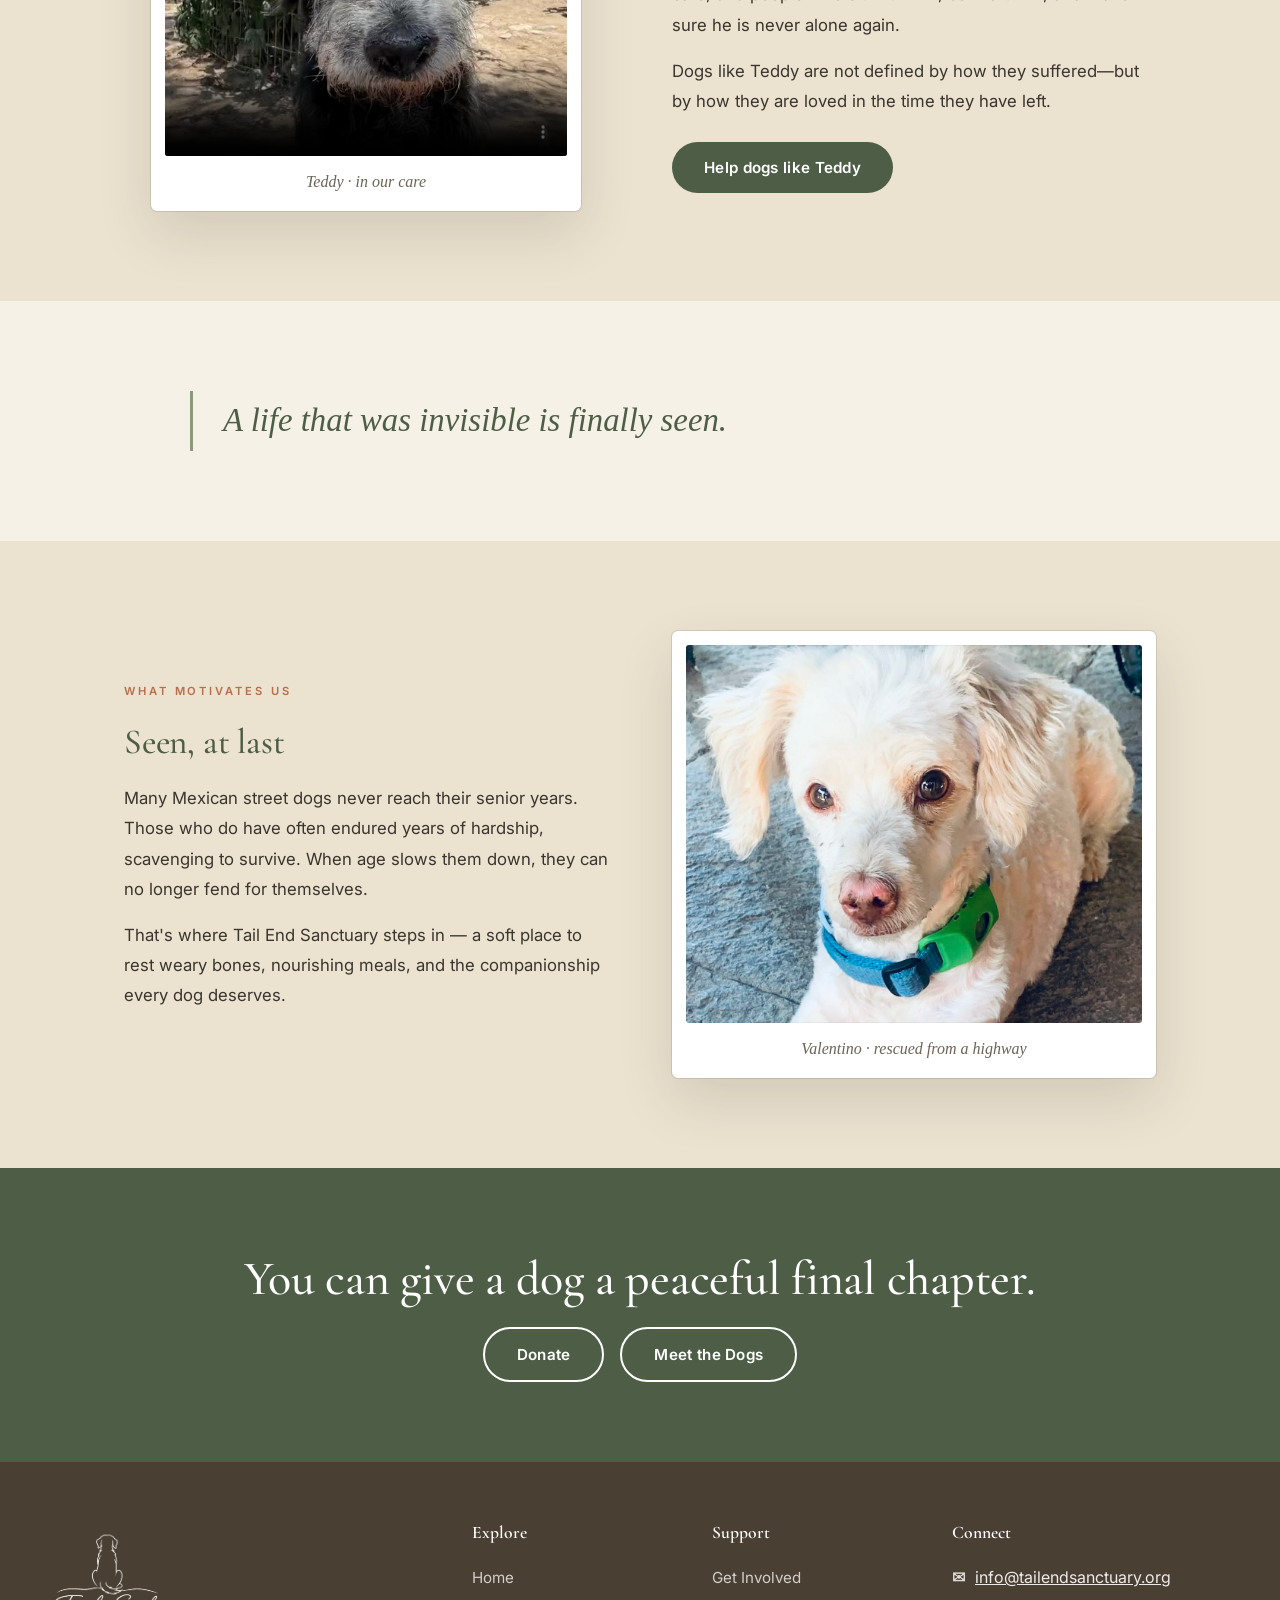
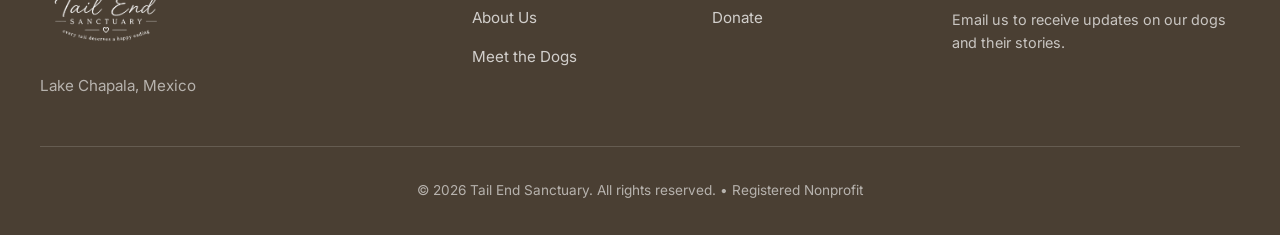
==== commit 6d0d5c6b: "Nav: restore full logo lockup + larger bold green wordmark Co-Authored-By: Claude Opus 4.8 <noreply@" ====
--- a/index.html
+++ b/index.html
@@ -16,7 +16,7 @@
   <nav class="nav">
     <div class="nav-inner">
       <a href="index.html" class="nav-logo">
-        <img src="images/logo-mark.png" alt="" class="nav-logo-img">
+        <img src="images/logo-full.png" alt="" class="nav-logo-img">
         <span class="nav-logo-text">Tail End Sanctuary</span>
       </a>
       <button class="nav-toggle" onclick="var l=document.querySelector('.nav-links');l.classList.toggle('open');this.setAttribute('aria-expanded',l.classList.contains('open'))" aria-expanded="false" aria-label="Toggle menu">☰</button>
--- a/redesign.css
+++ b/redesign.css
@@ -104,10 +104,10 @@
 }
 
 /* ---- Logo: dog-mark in nav, full lockup (white) in footer ---- */
-.nav-logo-img{ width:auto; height:54px; }
-.nav-logo{ gap:13px; }
-.nav-logo-text{ font-family:'Cormorant Garamond',serif; font-weight:600; font-size:1.55rem; color:var(--sage-dark); line-height:1.05; letter-spacing:0.01em; }
-@media (max-width:768px){ .nav-logo-img{ height:46px; } .nav-logo-text{ font-size:1.28rem; } }
+.nav-logo-img{ width:auto; height:72px; }
+.nav-logo{ gap:14px; }
+.nav-logo-text{ font-family:'Cormorant Garamond',serif; font-weight:700; font-size:1.9rem; color:var(--sage-dark); line-height:1.05; letter-spacing:0.005em; white-space:nowrap; }
+@media (max-width:768px){ .nav-logo-img{ height:54px; } .nav-logo-text{ font-size:1.45rem; } }
 .footer-logo img{ width:132px; height:auto; filter:brightness(0) invert(1); opacity:0.95; }
 
 /* ---- Scroll reveal ---- */
